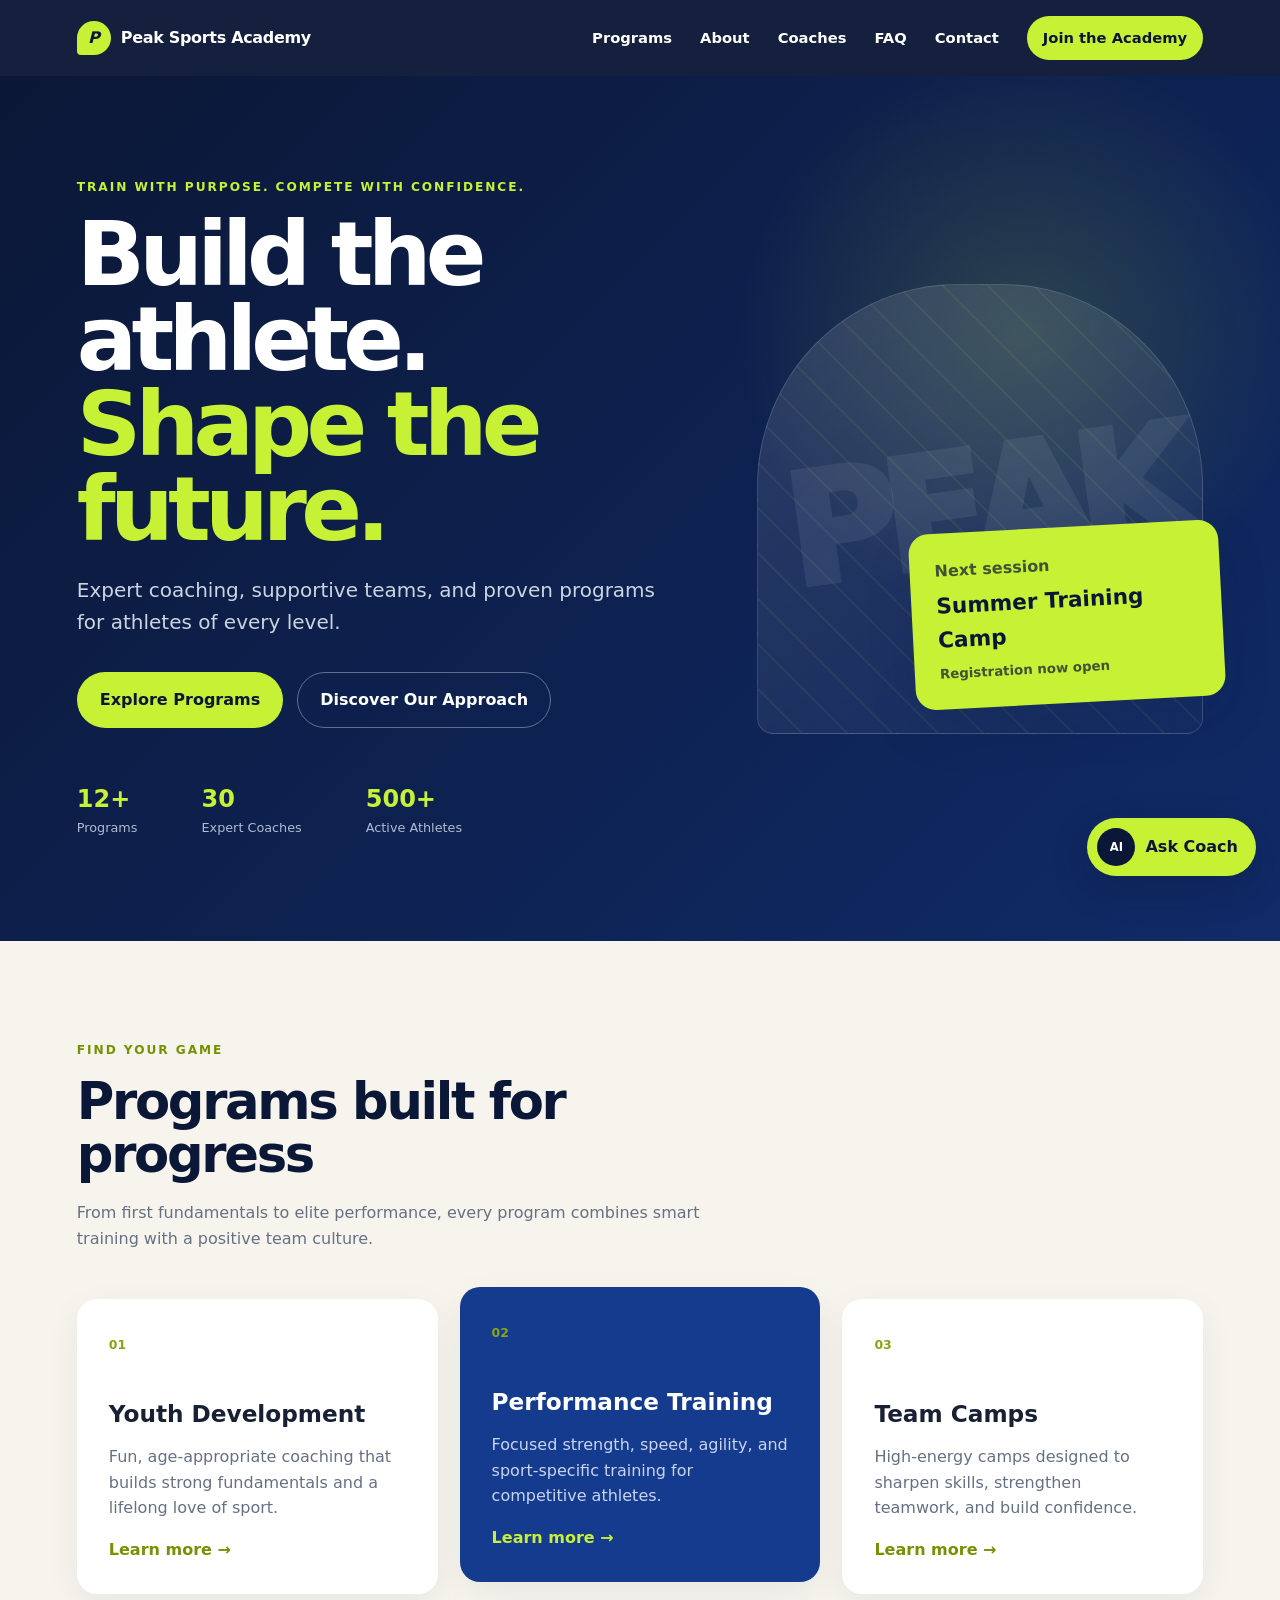
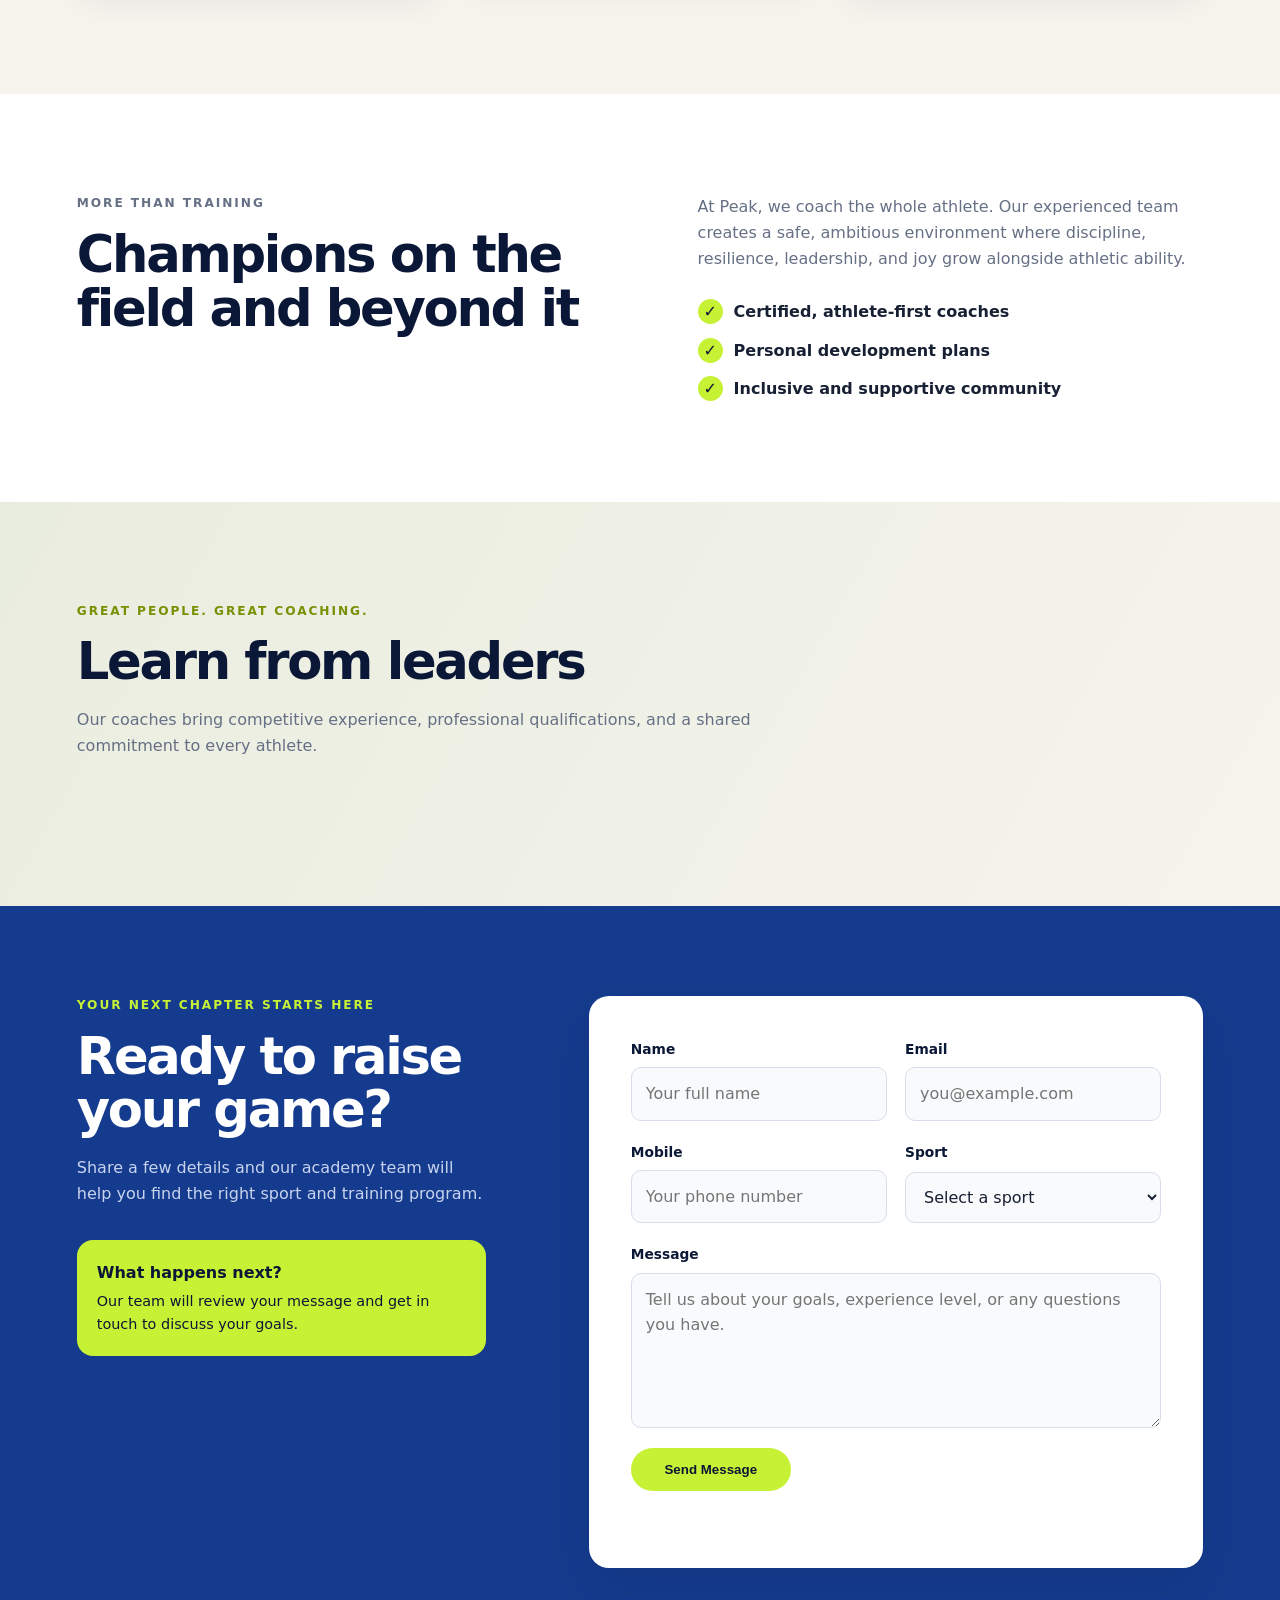
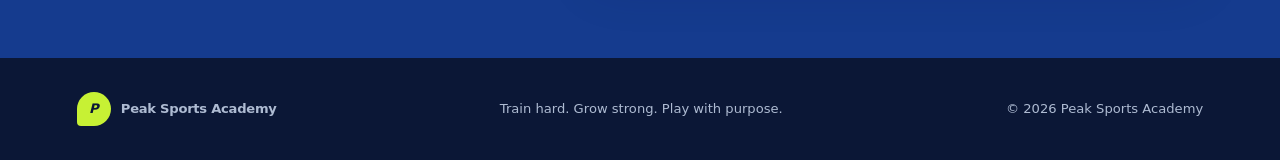
==== index.html @ 8d844eaa "Update index.html" ====
<!DOCTYPE html>
<html lang="en">
<head>
  <meta charset="UTF-8">
  <meta name="viewport" content="width=device-width, initial-scale=1.0">
  <meta name="description" content="Peak Sports Academy helps athletes build skills, confidence, and character.">
  <title>Peak Sports Academy</title>
  <link rel="stylesheet" href="styles.css">
</head>
<body>
  <header class="site-header">
    <a class="logo" href="#home" aria-label="Peak Sports Academy home">
      <span class="logo-mark">P</span>
      <span>Peak Sports Academy</span>
    </a>
    <button class="menu-toggle" type="button" aria-expanded="false" aria-controls="main-navigation">
      <span class="sr-only">Toggle navigation</span>
      <span></span><span></span><span></span>
    </button>
    <nav id="main-navigation" class="main-nav" aria-label="Main navigation">
      <a href="#programs">Programs</a>
      <a href="#about">About</a>
      <a href="#coaches">Coaches</a>
      <a href="faq.html">FAQ</a>
      <a href="#contact">Contact</a>
      <a class="nav-cta" href="#contact">Join the Academy</a>
    </nav>
  </header>

  <main>
    <section class="hero" id="home">
      <div class="hero-content">
        <p class="eyebrow">Train with purpose. Compete with confidence.</p>
        <h1>Build the athlete.<br><span>Shape the future.</span></h1>
        <p class="hero-copy">Expert coaching, supportive teams, and proven programs for athletes of every level.</p>
        <div class="hero-actions">
          <a class="button button-primary" href="#programs">Explore Programs</a>
          <a class="button button-secondary" href="#about">Discover Our Approach</a>
        </div>
        <div class="hero-stats" aria-label="Academy highlights">
          <div><strong>12+</strong><span>Programs</span></div>
          <div><strong>30</strong><span>Expert Coaches</span></div>
          <div><strong>500+</strong><span>Active Athletes</span></div>
        </div>
      </div>
      <div class="hero-visual" aria-hidden="true">
        <div class="visual-card">
          <span>Next session</span>
          <strong>Summer Training Camp</strong>
          <small>Registration now open</small>
        </div>
      </div>
    </section>

    <section class="section" id="programs">
      <div class="section-heading">
        <p class="eyebrow">Find your game</p>
        <h2>Programs built for progress</h2>
        <p>From first fundamentals to elite performance, every program combines smart training with a positive team culture.</p>
      </div>
      <div class="program-grid">
        <article class="program-card">
          <span class="card-number">01</span>
          <h3>Youth Development</h3>
          <p>Fun, age-appropriate coaching that builds strong fundamentals and a lifelong love of sport.</p>
          <a href="#contact">Learn more <span aria-hidden="true">→</span></a>
        </article>
        <article class="program-card featured">
          <span class="card-number">02</span>
          <h3>Performance Training</h3>
          <p>Focused strength, speed, agility, and sport-specific training for competitive athletes.</p>
          <a href="#contact">Learn more <span aria-hidden="true">→</span></a>
        </article>
        <article class="program-card">
          <span class="card-number">03</span>
          <h3>Team Camps</h3>
          <p>High-energy camps designed to sharpen skills, strengthen teamwork, and build confidence.</p>
          <a href="#contact">Learn more <span aria-hidden="true">→</span></a>
        </article>
      </div>
    </section>

    <section class="about section" id="about">
      <div>
        <p class="eyebrow">More than training</p>
        <h2>Champions on the field and beyond it</h2>
      </div>
      <div>
        <p>At Peak, we coach the whole athlete. Our experienced team creates a safe, ambitious environment where discipline, resilience, leadership, and joy grow alongside athletic ability.</p>
        <ul class="check-list">
          <li>Certified, athlete-first coaches</li>
          <li>Personal development plans</li>
          <li>Inclusive and supportive community</li>
        </ul>
      </div>
    </section>

    <section class="coaches section" id="coaches">
      <div class="section-heading">
        <p class="eyebrow">Great people. Great coaching.</p>
        <h2>Learn from leaders</h2>
        <p>Our coaches bring competitive experience, professional qualifications, and a shared commitment to every athlete.</p>
      </div>
    </section>

    <section class="contact" id="contact">
      <div class="contact-intro">
        <p class="eyebrow">Your next chapter starts here</p>
        <h2>Ready to raise your game?</h2>
        <p>Share a few details and our academy team will help you find the right sport and training program.</p>
        <div class="contact-note">
          <strong>What happens next?</strong>
          <span>Our team will review your message and get in touch to discuss your goals.</span>
        </div>
      </div>

      <form class="contact-form" id="academy-contact-form">
        <div class="form-row">
          <div class="form-field">
            <label for="name">Name</label>
            <input id="name" name="name" type="text" autocomplete="name" placeholder="Your full name" required>
          </div>
          <div class="form-field">
            <label for="email">Email</label>
            <input id="email" name="email" type="email" autocomplete="email" placeholder="you@example.com" required>
          </div>
        </div>

        <div class="form-row">
          <div class="form-field">
            <label for="mobile">Mobile</label>
            <input id="mobile" name="mobile" type="tel" autocomplete="tel" inputmode="tel" placeholder="Your phone number" required>
          </div>
          <div class="form-field">
            <label for="sport">Sport</label>
            <select id="sport" name="sport" required>
              <option value="" selected disabled>Select a sport</option>
              <option value="soccer">Soccer</option>
              <option value="basketball">Basketball</option>
              <option value="cricket">Cricket</option>
              <option value="tennis">Tennis</option>
              <option value="volleyball">Volleyball</option>
              <option value="swimming">Swimming</option>
              <option value="track-and-field">Track &amp; Field</option>
              <option value="badminton">Badminton</option>
              <option value="other">Other</option>
            </select>
          </div>
        </div>

        <div class="form-field">
          <label for="message">Message</label>
          <textarea id="message" name="message" rows="5" placeholder="Tell us about your goals, experience level, or any questions you have." required></textarea>
        </div>

        <button class="button form-submit" type="submit">Send Message</button>
        <p class="form-status" id="form-status" role="status" aria-live="polite"></p>
      </form>
    </section>
  </main>

  <footer>
    <a class="logo" href="#home"><span class="logo-mark">P</span><span>Peak Sports Academy</span></a>
    <p>Train hard. Grow strong. Play with purpose.</p>
    <p>&copy; <span id="current-year"></span> Peak Sports Academy</p>
  </footer>

  <button class="coach-launcher" id="coach-launcher" type="button" aria-expanded="false" aria-controls="coach-assistant">
    <span class="coach-launcher-icon" aria-hidden="true">AI</span>
    <span>Ask Coach</span>
  </button>

  <aside class="coach-assistant" id="coach-assistant" aria-label="AI Coach Assistant" aria-hidden="true">
    <header class="coach-header">
      <div class="coach-avatar" aria-hidden="true">P</div>
      <div>
        <strong>Peak AI Coach</strong>
        <span><i aria-hidden="true"></i> Online now</span>
      </div>
      <button class="coach-close" id="coach-close" type="button" aria-label="Close AI Coach">&times;</button>
    </header>

    <div class="coach-messages" id="coach-messages" aria-live="polite">
      <div class="coach-message assistant-message">
        Hi! I am your Peak AI Coach. Ask me about choosing a sport, equipment, academy timings, fees, or registration.
      </div>
      <div class="coach-suggestions" aria-label="Suggested questions">
        <button type="button" data-question="Which sport suits an 8-year-old?">Sport for an 8-year-old</button>
        <button type="button" data-question="What equipment is needed?">Equipment needed</button>
        <button type="button" data-question="What are the academy timings?">Academy timings</button>
        <button type="button" data-question="What is the fee?">Fees</button>
        <button type="button" data-question="How can I register?">How to register</button>
      </div>
    </div>

    <form class="coach-input-form" id="coach-input-form">
      <label class="sr-only" for="coach-input">Ask the AI Coach a question</label>
      <input id="coach-input" name="question" type="text" autocomplete="off" placeholder="Ask your coach..." required>
      <button type="submit" aria-label="Send question">Send</button>
    </form>
  </aside>

  <script src="script.js"></script>
</body>
</html>
---- styles.css ----
:root {
  --navy: #0b1736;
  --blue: #153b8e;
  --lime: #c7f134;
  --cream: #f6f4ed;
  --white: #ffffff;
  --text: #182033;
  --muted: #667085;
  --radius: 20px;
  --shadow: 0 20px 50px rgba(11, 23, 54, 0.12);
}

* { box-sizing: border-box; }
html { scroll-behavior: smooth; }
body { margin: 0; color: var(--text); background: var(--cream); font-family: Inter, ui-sans-serif, system-ui, -apple-system, BlinkMacSystemFont, "Segoe UI", sans-serif; line-height: 1.6; }
a { color: inherit; text-decoration: none; }
.sr-only { position: absolute; width: 1px; height: 1px; padding: 0; margin: -1px; overflow: hidden; clip: rect(0, 0, 0, 0); white-space: nowrap; border: 0; }

.site-header { position: sticky; top: 0; z-index: 10; display: flex; align-items: center; justify-content: space-between; min-height: 76px; padding: 0 6vw; color: var(--white); background: rgba(11, 23, 54, 0.96); backdrop-filter: blur(14px); }
.logo { display: inline-flex; align-items: center; gap: 10px; font-weight: 800; letter-spacing: -0.02em; }
.logo-mark { display: grid; place-items: center; width: 34px; height: 34px; color: var(--navy); background: var(--lime); border-radius: 50% 50% 50% 12%; font-style: italic; }
.main-nav { display: flex; align-items: center; gap: 28px; font-size: 0.92rem; font-weight: 650; }
.main-nav a:not(.nav-cta):hover { color: var(--lime); }
.nav-cta { padding: 10px 16px; color: var(--navy); background: var(--lime); border-radius: 999px; }
.menu-toggle { display: none; padding: 8px; background: none; border: 0; }
.menu-toggle span:not(.sr-only) { display: block; width: 24px; height: 2px; margin: 5px; background: var(--white); }

.hero { min-height: calc(100vh - 76px); display: grid; grid-template-columns: 1.15fr 0.85fr; align-items: center; gap: 6vw; padding: 8vw 6vw; color: var(--white); background: radial-gradient(circle at 80% 30%, rgba(199, 241, 52, 0.16), transparent 24%), linear-gradient(135deg, var(--navy), #102b68); overflow: hidden; }
.hero-content { max-width: 760px; }
.eyebrow { margin: 0 0 14px; color: #779103; font-size: 0.76rem; font-weight: 850; letter-spacing: 0.16em; text-transform: uppercase; }
.hero .eyebrow, .contact .eyebrow { color: var(--lime); }
h1, h2, h3, p { margin-top: 0; }
h1 { margin-bottom: 22px; font-size: clamp(3.25rem, 7vw, 6.6rem); line-height: 0.95; letter-spacing: -0.065em; }
h1 span { color: var(--lime); }
.hero-copy { max-width: 620px; color: #cbd5e1; font-size: clamp(1rem, 2vw, 1.25rem); }
.hero-actions { display: flex; flex-wrap: wrap; gap: 14px; margin: 34px 0 52px; }
.button { display: inline-flex; justify-content: center; padding: 14px 22px; border: 1px solid transparent; border-radius: 999px; font-weight: 750; transition: transform 160ms ease, box-shadow 160ms ease; }
.button:hover { transform: translateY(-2px); box-shadow: 0 10px 30px rgba(0, 0, 0, 0.18); }
.button-primary { color: var(--navy); background: var(--lime); }
.button-secondary { border-color: rgba(255, 255, 255, 0.35); }
.hero-stats { display: flex; gap: clamp(28px, 5vw, 64px); }
.hero-stats div { display: flex; flex-direction: column; }
.hero-stats strong { color: var(--lime); font-size: 1.5rem; }
.hero-stats span { color: #aebbd2; font-size: 0.8rem; }
.hero-visual { position: relative; min-height: 450px; border-radius: 45% 45% 16px 16px; background: linear-gradient(145deg, rgba(255,255,255,.13), rgba(255,255,255,.02)), repeating-linear-gradient(45deg, transparent 0 30px, rgba(199,241,52,.06) 30px 32px); border: 1px solid rgba(255,255,255,.14); }
.hero-visual::before { content: "PEAK"; position: absolute; inset: 50% auto auto 50%; transform: translate(-50%, -50%) rotate(-8deg); color: rgba(255,255,255,.07); font-size: clamp(5rem, 12vw, 11rem); font-weight: 950; letter-spacing: -.1em; }
.visual-card { position: absolute; right: -20px; bottom: 30px; display: flex; flex-direction: column; width: min(310px, 85%); padding: 25px; color: var(--navy); background: var(--lime); border-radius: var(--radius); box-shadow: var(--shadow); transform: rotate(-3deg); }
.visual-card span, .visual-card small { font-weight: 650; opacity: .72; }
.visual-card strong { margin: 5px 0; font-size: 1.35rem; }

.section { padding: 100px 6vw; }
.section-heading { max-width: 680px; margin-bottom: 48px; }
h2 { margin-bottom: 18px; color: var(--navy); font-size: clamp(2.2rem, 4vw, 3.8rem); line-height: 1.05; letter-spacing: -0.045em; }
.section-heading > p:last-child, .about > div > p { color: var(--muted); }
.program-grid { display: grid; grid-template-columns: repeat(3, 1fr); gap: 22px; }
.program-card { padding: 32px; background: var(--white); border-radius: var(--radius); box-shadow: 0 10px 35px rgba(11, 23, 54, .06); }
.program-card.featured { color: var(--white); background: var(--blue); transform: translateY(-12px); }
.card-number { color: #8aa514; font-size: .78rem; font-weight: 850; }
.program-card h3 { margin: 38px 0 12px; font-size: 1.45rem; }
.program-card p { color: var(--muted); }
.program-card.featured p { color: #c8d4ef; }
.program-card a { color: #779103; font-weight: 800; }
.program-card.featured a { color: var(--lime); }
.about { display: grid; grid-template-columns: 1fr 1fr; gap: 9vw; background: var(--white); }
.check-list { display: grid; gap: 13px; margin: 28px 0 0; padding: 0; list-style: none; font-weight: 700; }
.check-list li::before { content: "✓"; display: inline-grid; place-items: center; width: 25px; height: 25px; margin-right: 11px; color: var(--navy); background: var(--lime); border-radius: 50%; }
.coaches { min-height: 400px; background: linear-gradient(120deg, #e9eddf, var(--cream)); }
.contact { display: grid; grid-template-columns: .8fr 1.2fr; align-items: start; gap: clamp(40px, 8vw, 110px); padding: 90px 6vw; color: var(--white); background: var(--blue); }
.contact h2 { color: var(--white); }
.contact p:not(.eyebrow) { color: #c8d4ef; }
.contact-intro { position: sticky; top: 116px; }
.contact-note { display: flex; flex-direction: column; gap: 4px; margin-top: 34px; padding: 20px; color: var(--navy); background: var(--lime); border-radius: 16px; }
.contact-note span { font-size: .9rem; }
.contact-form { display: grid; gap: 20px; padding: clamp(24px, 4vw, 42px); color: var(--text); text-align: left; background: var(--white); border-radius: var(--radius); box-shadow: var(--shadow); }
.form-row { display: grid; grid-template-columns: 1fr 1fr; gap: 18px; }
.form-field { display: grid; gap: 7px; }
.form-field label { color: var(--navy); font-size: .86rem; font-weight: 800; }
.form-field input, .form-field select, .form-field textarea { width: 100%; padding: 13px 14px; color: var(--text); background: #f8fafc; border: 1px solid #d7deea; border-radius: 10px; font: inherit; outline: none; transition: border-color 160ms ease, box-shadow 160ms ease; }
.form-field textarea { min-height: 135px; resize: vertical; }
.form-field input:focus, .form-field select:focus, .form-field textarea:focus { border-color: var(--blue); box-shadow: 0 0 0 3px rgba(21, 59, 142, .12); }
.form-submit { justify-self: start; min-width: 160px; color: var(--navy); background: var(--lime); border: 0; cursor: pointer; }
.form-submit:disabled { cursor: wait; opacity: .7; transform: none; box-shadow: none; }
.form-status { min-height: 1.5em; margin: -8px 0 0; color: #247a47 !important; font-size: .92rem; font-weight: 750; }
.form-status.error { color: #b42318 !important; }
footer { display: flex; align-items: center; justify-content: space-between; gap: 30px; padding: 34px 6vw; color: #aebbd2; background: var(--navy); font-size: .82rem; }
footer p { margin: 0; }

.coach-launcher { position: fixed; right: 24px; bottom: 24px; z-index: 30; display: flex; align-items: center; gap: 10px; padding: 10px 18px 10px 10px; color: var(--navy); background: var(--lime); border: 0; border-radius: 999px; box-shadow: 0 12px 35px rgba(11, 23, 54, .28); font: inherit; font-weight: 850; cursor: pointer; transition: transform 160ms ease; }
.coach-launcher:hover { transform: translateY(-2px); }
.coach-launcher-icon { display: grid; place-items: center; width: 38px; height: 38px; color: var(--white); background: var(--navy); border-radius: 50%; font-size: .72rem; }
.coach-assistant { position: fixed; right: 24px; bottom: 88px; z-index: 30; display: none; grid-template-rows: auto minmax(0, 1fr) auto; width: min(390px, calc(100vw - 32px)); height: min(590px, calc(100vh - 120px)); overflow: hidden; background: var(--white); border: 1px solid rgba(11, 23, 54, .12); border-radius: 22px; box-shadow: 0 24px 70px rgba(11, 23, 54, .3); }
.coach-assistant.open { display: grid; animation: coach-enter 180ms ease-out; }
@keyframes coach-enter { from { opacity: 0; transform: translateY(12px) scale(.98); } to { opacity: 1; transform: none; } }
.coach-header { display: flex; align-items: center; gap: 11px; padding: 17px; color: var(--white); background: var(--navy); }
.coach-avatar { display: grid; place-items: center; width: 40px; height: 40px; flex: 0 0 auto; color: var(--navy); background: var(--lime); border-radius: 50% 50% 50% 12%; font-weight: 900; }
.coach-header > div:nth-child(2) { display: flex; flex-direction: column; line-height: 1.25; }
.coach-header span { color: #b8c4d9; font-size: .76rem; }
.coach-header i { display: inline-block; width: 7px; height: 7px; margin-right: 4px; background: var(--lime); border-radius: 50%; }
.coach-close { margin-left: auto; padding: 5px 8px; color: var(--white); background: transparent; border: 0; font-size: 1.7rem; line-height: 1; cursor: pointer; }
.coach-messages { display: flex; flex-direction: column; gap: 12px; padding: 18px; overflow-y: auto; background: #f4f7fb; }
.coach-message { max-width: 86%; padding: 11px 14px; border-radius: 16px; font-size: .9rem; line-height: 1.5; white-space: pre-line; }
.assistant-message { align-self: flex-start; color: var(--text); background: var(--white); border-bottom-left-radius: 4px; box-shadow: 0 5px 18px rgba(11, 23, 54, .06); }
.user-message { align-self: flex-end; color: var(--white); background: var(--blue); border-bottom-right-radius: 4px; }
.coach-suggestions { display: flex; flex-wrap: wrap; gap: 7px; }
.coach-suggestions button { padding: 8px 10px; color: var(--blue); background: var(--white); border: 1px solid #cbd5e1; border-radius: 999px; font: inherit; font-size: .74rem; font-weight: 700; cursor: pointer; }
.coach-suggestions button:hover { border-color: var(--blue); }
.coach-input-form { display: flex; gap: 8px; padding: 13px; background: var(--white); border-top: 1px solid #e3e8f0; }
.coach-input-form input { min-width: 0; flex: 1; padding: 11px 13px; border: 1px solid #cfd7e4; border-radius: 999px; font: inherit; outline: none; }
.coach-input-form input:focus { border-color: var(--blue); box-shadow: 0 0 0 3px rgba(21, 59, 142, .1); }
.coach-input-form button { padding: 9px 15px; color: var(--navy); background: var(--lime); border: 0; border-radius: 999px; font: inherit; font-size: .82rem; font-weight: 850; cursor: pointer; }

@media (max-width: 820px) {
  .menu-toggle { display: block; }
  .main-nav { position: absolute; top: 76px; left: 0; right: 0; display: none; flex-direction: column; align-items: stretch; gap: 0; padding: 12px 6vw 24px; background: var(--navy); }
  .main-nav.open { display: flex; }
  .main-nav a { padding: 13px 0; }
  .nav-cta { margin-top: 8px; text-align: center; }
  .hero { grid-template-columns: 1fr; padding-top: 80px; }
  .hero-visual { min-height: 330px; }
  .program-grid { grid-template-columns: 1fr; }
  .program-card.featured { transform: none; }
  .about { grid-template-columns: 1fr; gap: 24px; }
  .contact { grid-template-columns: 1fr; }
  .contact-intro { position: static; }
  footer { flex-direction: column; text-align: center; }
}

@media (max-width: 520px) {
  .site-header { padding-inline: 20px; }
  .logo > span:last-child { font-size: .9rem; }
  .hero, .section, .contact { padding-left: 22px; padding-right: 22px; }
  .hero-stats { justify-content: space-between; gap: 12px; }
  .hero-stats strong { font-size: 1.25rem; }
  .hero-visual { min-height: 260px; }
  .visual-card { right: 14px; }
  .form-row { grid-template-columns: 1fr; }
  .form-submit { width: 100%; }
  .coach-launcher { right: 16px; bottom: 16px; }
  .coach-assistant { right: 16px; bottom: 78px; height: min(570px, calc(100vh - 100px)); }
}
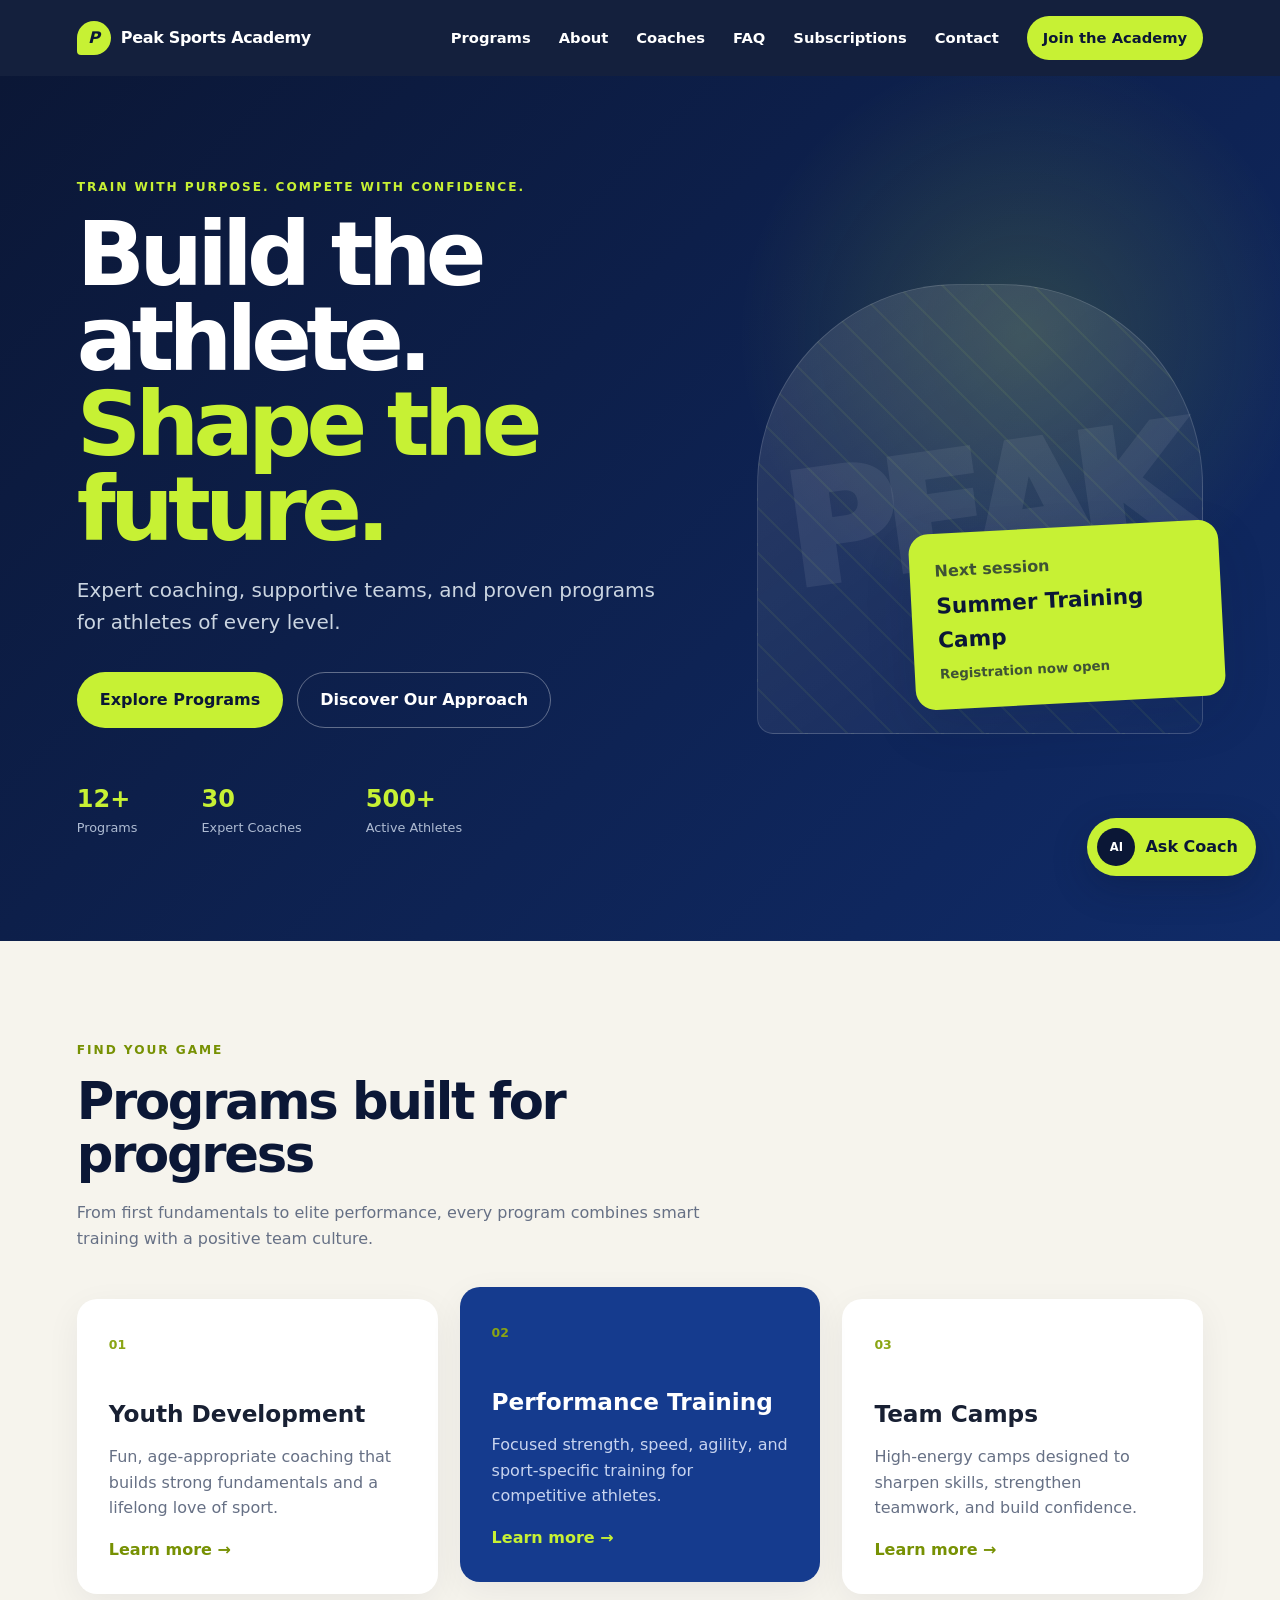
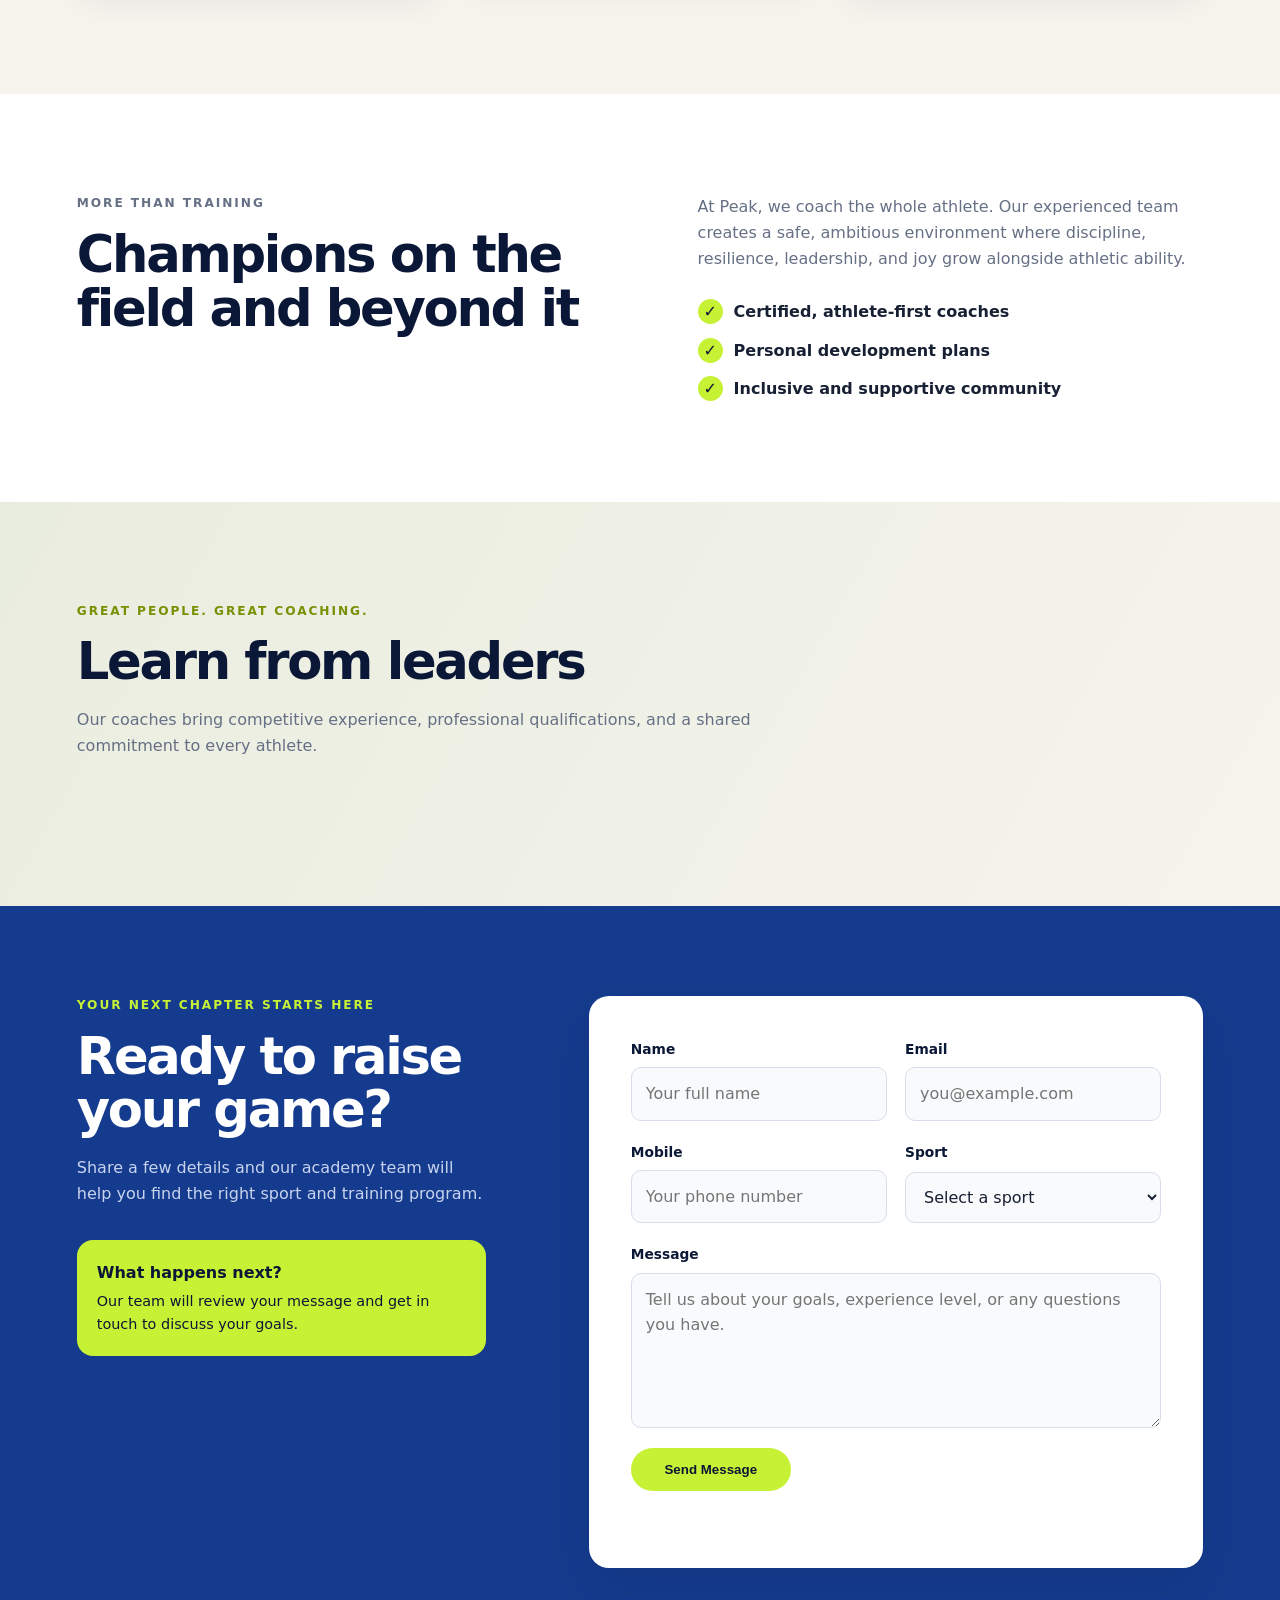
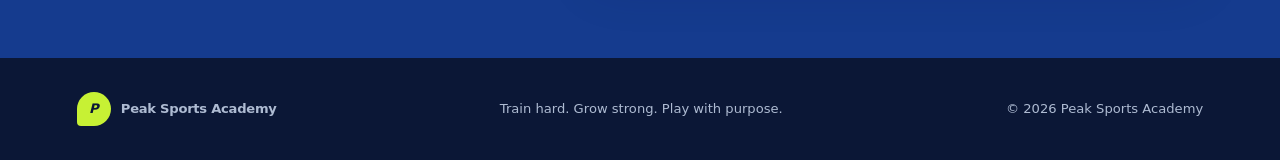
==== commit 6273350d: "Update index.html" ====
--- a/index.html
+++ b/index.html
@@ -22,6 +22,7 @@
       <a href="#about">About</a>
       <a href="#coaches">Coaches</a>
       <a href="faq.html">FAQ</a>
+      <a href="subscriptions.html">Subscriptions</a>
       <a href="#contact">Contact</a>
       <a class="nav-cta" href="#contact">Join the Academy</a>
     </nav>
--- a/styles.css
+++ b/styles.css
@@ -109,6 +109,36 @@
 .coach-input-form input:focus { border-color: var(--blue); box-shadow: 0 0 0 3px rgba(21, 59, 142, .1); }
 .coach-input-form button { padding: 9px 15px; color: var(--navy); background: var(--lime); border: 0; border-radius: 999px; font: inherit; font-size: .82rem; font-weight: 850; cursor: pointer; }
 
+.main-nav a[aria-current="page"] { color: var(--lime); }
+.faq-hero { padding: 90px 6vw 76px; color: var(--white); text-align: center; background: radial-gradient(circle at 18% 20%, rgba(199, 241, 52, .16), transparent 25%), linear-gradient(135deg, var(--navy), #102b68); }
+.faq-hero h1 { max-width: 850px; margin: 0 auto 20px; font-size: clamp(3rem, 7vw, 6rem); }
+.faq-hero > p:not(.eyebrow) { max-width: 670px; margin: 0 auto; color: #cbd5e1; font-size: 1.05rem; }
+.faq-search { display: flex; align-items: center; gap: 12px; width: min(650px, 100%); margin: 36px auto 0; padding: 7px 8px 7px 18px; color: var(--navy); background: var(--white); border-radius: 999px; box-shadow: var(--shadow); }
+.faq-search span { color: var(--blue); font-size: .78rem; font-weight: 850; text-transform: uppercase; }
+.faq-search input { min-width: 0; flex: 1; padding: 11px; color: var(--text); background: transparent; border: 0; font: inherit; outline: none; }
+.faq-content { min-height: 600px; padding: 85px 6vw 100px; }
+.faq-content-heading { display: flex; align-items: end; justify-content: space-between; gap: 30px; max-width: 980px; margin: 0 auto 30px; }
+.faq-content-heading h2 { margin-bottom: 0; }
+.faq-content-heading > p { flex: 0 0 auto; margin: 0 0 8px; color: var(--muted); font-size: .88rem; font-weight: 750; }
+.faq-filters { display: flex; flex-wrap: wrap; gap: 9px; max-width: 980px; margin: 0 auto 28px; }
+.faq-filters button { padding: 9px 14px; color: var(--muted); background: var(--white); border: 1px solid #d8dee9; border-radius: 999px; font: inherit; font-size: .82rem; font-weight: 750; cursor: pointer; }
+.faq-filters button.active { color: var(--navy); background: var(--lime); border-color: var(--lime); }
+.faq-list { display: grid; gap: 12px; max-width: 980px; margin: 0 auto; }
+.faq-item { overflow: hidden; background: var(--white); border: 1px solid #e0e5ed; border-radius: 15px; box-shadow: 0 7px 24px rgba(11, 23, 54, .04); }
+.faq-question { display: flex; align-items: center; justify-content: space-between; gap: 20px; width: 100%; padding: 21px 24px; color: var(--navy); text-align: left; background: transparent; border: 0; font: inherit; font-weight: 800; cursor: pointer; }
+.faq-question span { display: grid; gap: 3px; }
+.faq-question small { color: #779103; font-size: .65rem; letter-spacing: .1em; text-transform: uppercase; }
+.faq-question i { display: grid; place-items: center; width: 30px; height: 30px; flex: 0 0 auto; color: var(--navy); background: var(--lime); border-radius: 50%; font-size: 1.2rem; font-style: normal; }
+.faq-answer { padding: 0 24px 22px; }
+.faq-answer p { max-width: 820px; margin: 0; color: var(--muted); }
+.faq-empty { max-width: 980px; margin: 40px auto; padding: 35px; color: var(--muted); text-align: center; background: var(--white); border-radius: var(--radius); }
+.faq-empty strong { color: var(--navy); font-size: 1.2rem; }
+.faq-empty p { margin: 6px 0 0; }
+.faq-cta { display: flex; align-items: center; justify-content: space-between; gap: 40px; padding: 70px 8vw; color: var(--white); background: var(--blue); }
+.faq-cta h2 { color: var(--white); }
+.faq-cta p:not(.eyebrow) { max-width: 650px; margin-bottom: 0; color: #c8d4ef; }
+.faq-cta .button { flex: 0 0 auto; }
+
 @media (max-width: 820px) {
   .menu-toggle { display: block; }
   .main-nav { position: absolute; top: 76px; left: 0; right: 0; display: none; flex-direction: column; align-items: stretch; gap: 0; padding: 12px 6vw 24px; background: var(--navy); }
@@ -122,6 +152,8 @@
   .about { grid-template-columns: 1fr; gap: 24px; }
   .contact { grid-template-columns: 1fr; }
   .contact-intro { position: static; }
+  .faq-content-heading { align-items: start; flex-direction: column; gap: 4px; }
+  .faq-cta { align-items: flex-start; flex-direction: column; }
   footer { flex-direction: column; text-align: center; }
 }
 
@@ -137,4 +169,8 @@
   .form-submit { width: 100%; }
   .coach-launcher { right: 16px; bottom: 16px; }
   .coach-assistant { right: 16px; bottom: 78px; height: min(570px, calc(100vh - 100px)); }
+  .faq-hero, .faq-content, .faq-cta { padding-left: 22px; padding-right: 22px; }
+  .faq-search span { display: none; }
+  .faq-question { padding: 18px; }
+  .faq-answer { padding: 0 18px 18px; }
 }
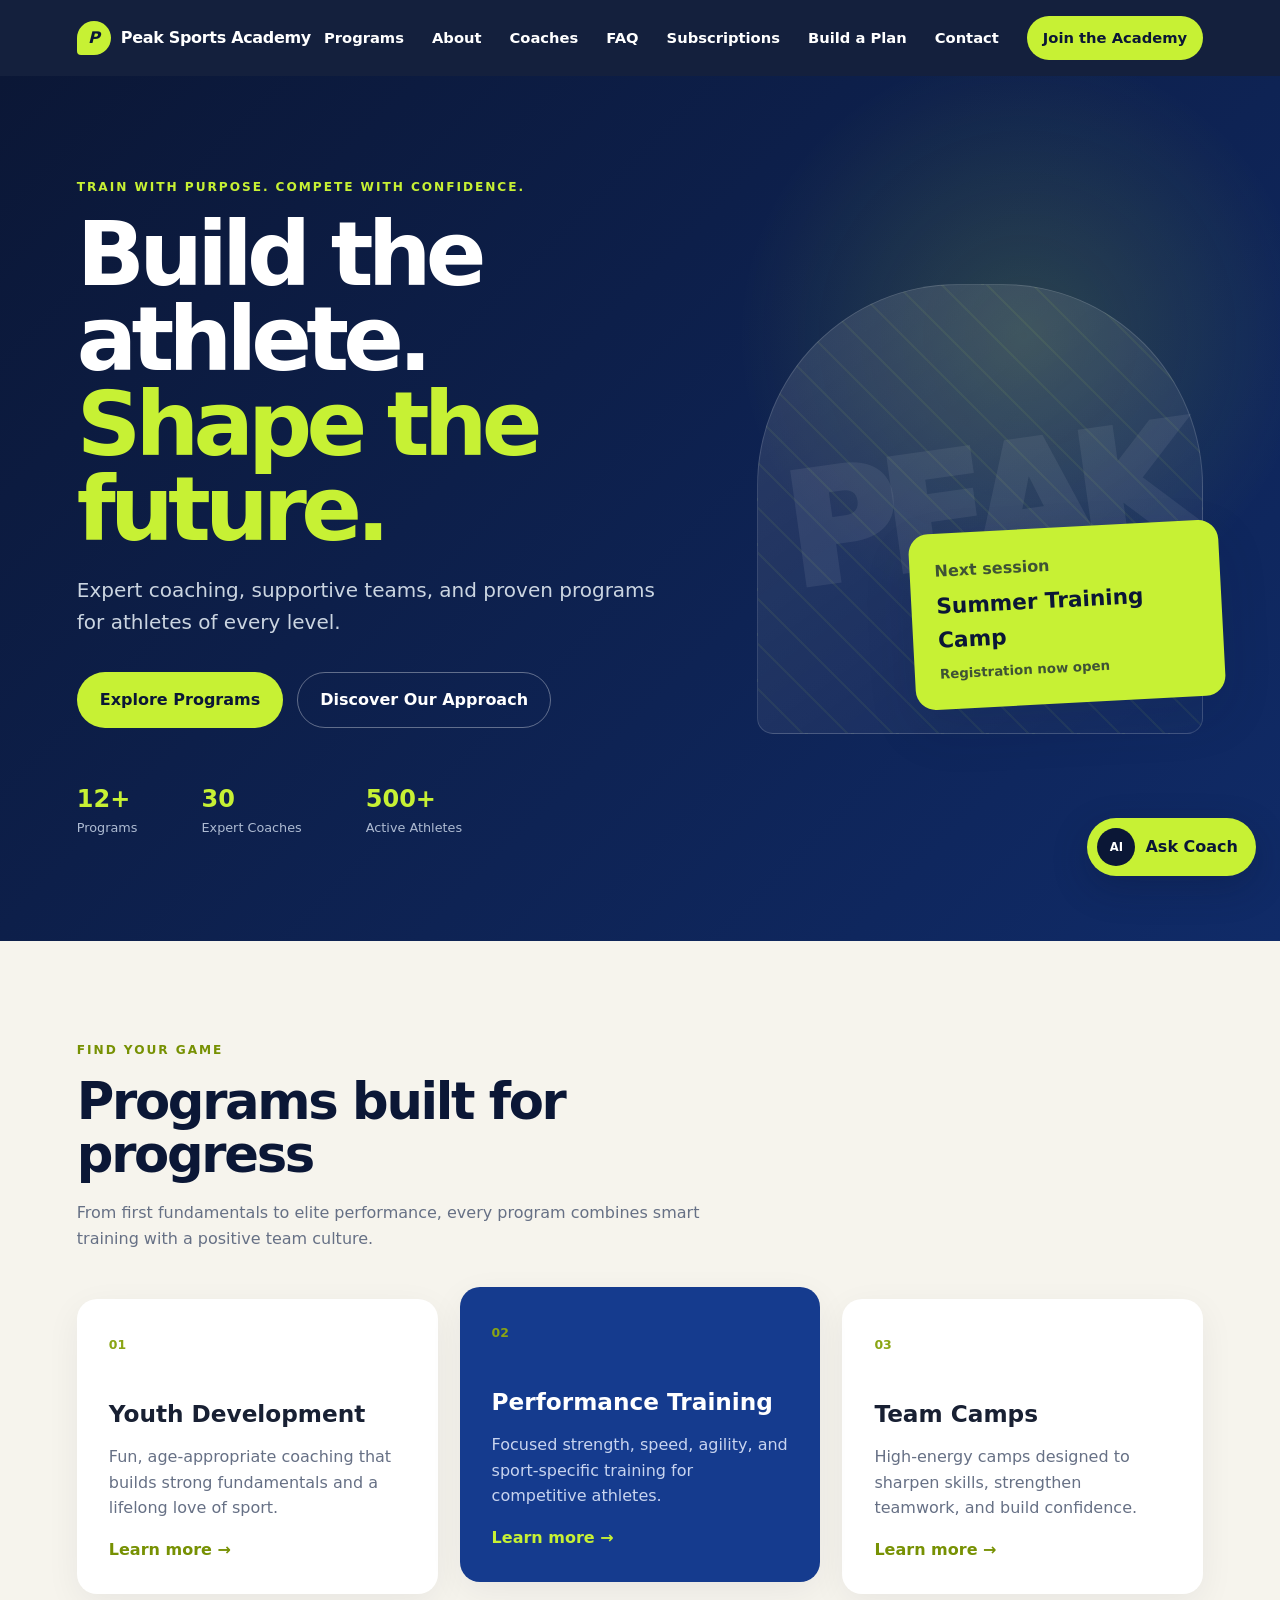
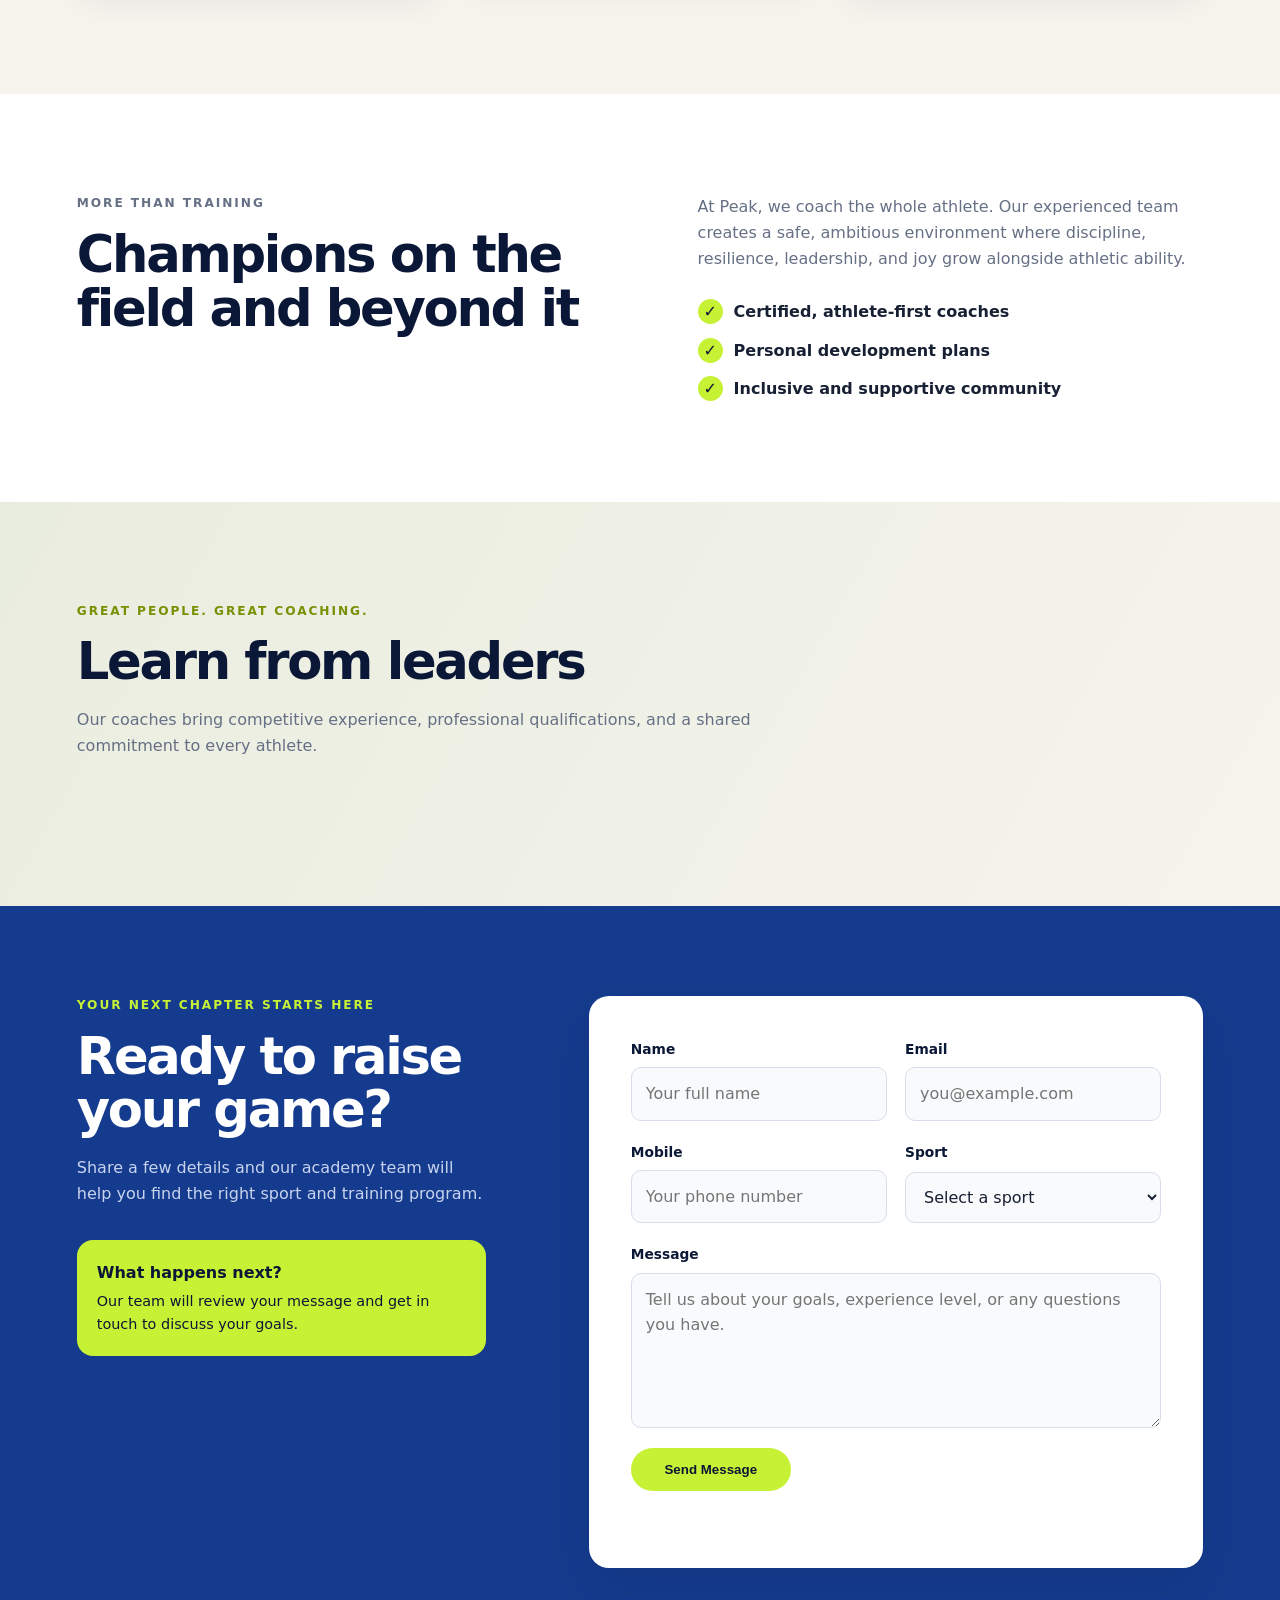
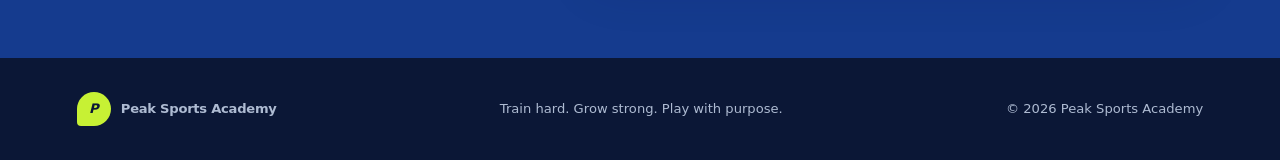
==== commit 2efed991: "Update index.html" ====
--- a/index.html
+++ b/index.html
@@ -23,6 +23,7 @@
       <a href="#coaches">Coaches</a>
       <a href="faq.html">FAQ</a>
       <a href="subscriptions.html">Subscriptions</a>
+      <a href="custom-subscription.html">Build a Plan</a>
       <a href="#contact">Contact</a>
       <a class="nav-cta" href="#contact">Join the Academy</a>
     </nav>
--- a/styles.css
+++ b/styles.css
@@ -108,6 +108,7 @@
 .coach-input-form input { min-width: 0; flex: 1; padding: 11px 13px; border: 1px solid #cfd7e4; border-radius: 999px; font: inherit; outline: none; }
 .coach-input-form input:focus { border-color: var(--blue); box-shadow: 0 0 0 3px rgba(21, 59, 142, .1); }
 .coach-input-form button { padding: 9px 15px; color: var(--navy); background: var(--lime); border: 0; border-radius: 999px; font: inherit; font-size: .82rem; font-weight: 850; cursor: pointer; }
+.coach-action-link { display: block; margin-top: 10px; padding: 9px 12px; color: var(--navy); text-align: center; background: var(--lime); border-radius: 999px; font-size: .78rem; font-weight: 850; }
 
 .main-nav a[aria-current="page"] { color: var(--lime); }
 .faq-hero { padding: 90px 6vw 76px; color: var(--white); text-align: center; background: radial-gradient(circle at 18% 20%, rgba(199, 241, 52, .16), transparent 25%), linear-gradient(135deg, var(--navy), #102b68); }
@@ -131,6 +132,8 @@
 .faq-question i { display: grid; place-items: center; width: 30px; height: 30px; flex: 0 0 auto; color: var(--navy); background: var(--lime); border-radius: 50%; font-size: 1.2rem; font-style: normal; }
 .faq-answer { padding: 0 24px 22px; }
 .faq-answer p { max-width: 820px; margin: 0; color: var(--muted); }
+.faq-subscription-link { display: inline-flex; margin-top: 16px; padding: 10px 16px; color: var(--navy); background: var(--lime); border-radius: 999px; font-size: .8rem; font-weight: 850; }
+.faq-subscription-link:hover { box-shadow: 0 7px 20px rgba(11, 23, 54, .12); transform: translateY(-1px); }
 .faq-empty { max-width: 980px; margin: 40px auto; padding: 35px; color: var(--muted); text-align: center; background: var(--white); border-radius: var(--radius); }
 .faq-empty strong { color: var(--navy); font-size: 1.2rem; }
 .faq-empty p { margin: 6px 0 0; }
@@ -138,6 +141,39 @@
 .faq-cta h2 { color: var(--white); }
 .faq-cta p:not(.eyebrow) { max-width: 650px; margin-bottom: 0; color: #c8d4ef; }
 .faq-cta .button { flex: 0 0 auto; }
+
+.pricing-hero { padding: 90px 6vw 100px; color: var(--white); text-align: center; background: radial-gradient(circle at 75% 25%, rgba(199, 241, 52, .18), transparent 24%), linear-gradient(135deg, var(--navy), #102b68); }
+.pricing-hero h1 { max-width: 900px; margin: 0 auto 22px; font-size: clamp(3rem, 7vw, 6rem); }
+.pricing-hero h1 span { color: var(--lime); }
+.pricing-hero > p:not(.eyebrow) { max-width: 650px; margin: 0 auto; color: #cbd5e1; font-size: 1.08rem; }
+.pricing-section { padding: 90px 6vw 110px; }
+.pricing-heading { margin-left: auto; margin-right: auto; text-align: center; }
+.pricing-grid { display: grid; grid-template-columns: repeat(5, 1fr); gap: 16px; max-width: 1300px; margin: 0 auto; }
+.pricing-card { position: relative; display: flex; flex-direction: column; min-height: 390px; padding: 28px 24px; background: var(--white); border: 2px solid transparent; border-radius: var(--radius); box-shadow: 0 12px 35px rgba(11, 23, 54, .07); transition: transform 160ms ease, border-color 160ms ease; }
+.pricing-card:hover { transform: translateY(-5px); }
+.pricing-card.selected { border-color: var(--lime); }
+.pricing-card.featured-plan { color: var(--white); background: var(--blue); transform: translateY(-10px); }
+.pricing-card.featured-plan:hover { transform: translateY(-14px); }
+.popular-badge { position: absolute; top: -13px; right: 18px; padding: 5px 11px; color: var(--navy); background: var(--lime); border-radius: 999px; font-size: .68rem; font-weight: 900; text-transform: uppercase; }
+.plan-label { margin-bottom: 10px; color: #779103; font-size: .7rem; font-weight: 900; letter-spacing: .1em; text-transform: uppercase; }
+.pricing-card h3 { margin-bottom: 12px; color: var(--navy); font-size: 1.5rem; }
+.featured-plan h3 { color: var(--white); }
+.plan-price { display: flex; align-items: flex-start; margin: 0 0 22px; color: var(--navy); font-size: 2.7rem; font-weight: 900; line-height: 1; letter-spacing: -.05em; }
+.featured-plan .plan-price { color: var(--lime); }
+.plan-price > span { margin: 4px 2px 0 0; font-size: 1rem; }
+.plan-price small { align-self: flex-end; margin: 0 0 3px 5px; color: var(--muted); font-size: .7rem; font-weight: 700; letter-spacing: 0; }
+.featured-plan .plan-price small, .featured-plan > p:not(.plan-label, .plan-price) { color: #c8d4ef; }
+.pricing-card > p:not(.plan-label, .plan-price) { color: var(--muted); font-size: .9rem; }
+.pricing-card button { width: 100%; margin-top: auto; padding: 12px; color: var(--navy); background: var(--lime); border: 0; border-radius: 999px; font: inherit; font-weight: 850; cursor: pointer; }
+.checkout-section { display: grid; grid-template-columns: 1fr .8fr; align-items: center; gap: clamp(40px, 9vw, 120px); padding: 90px 8vw; background: var(--white); }
+.checkout-copy > p:not(.eyebrow) { color: var(--muted); }
+.checkout-card { display: grid; gap: 10px; padding: clamp(28px, 4vw, 44px); color: var(--white); background: var(--navy); border-radius: var(--radius); box-shadow: var(--shadow); }
+.checkout-card > span { color: var(--lime); font-size: .72rem; font-weight: 900; letter-spacing: .1em; text-transform: uppercase; }
+.checkout-card > strong { font-size: 1.8rem; }
+.checkout-card > p { color: #cbd5e1; }
+.checkout-card > small { color: #9cabc4; line-height: 1.5; }
+.checkout-button { margin: 10px 0 4px; color: var(--navy); background: var(--lime); }
+.checkout-button.disabled { opacity: .45; cursor: not-allowed; }
 
 @media (max-width: 820px) {
   .menu-toggle { display: block; }
@@ -154,6 +190,10 @@
   .contact-intro { position: static; }
   .faq-content-heading { align-items: start; flex-direction: column; gap: 4px; }
   .faq-cta { align-items: flex-start; flex-direction: column; }
+  .pricing-grid { grid-template-columns: repeat(2, 1fr); }
+  .pricing-card.featured-plan { transform: none; }
+  .pricing-card.featured-plan:hover { transform: translateY(-5px); }
+  .checkout-section { grid-template-columns: 1fr; }
   footer { flex-direction: column; text-align: center; }
 }
 
@@ -173,4 +213,6 @@
   .faq-search span { display: none; }
   .faq-question { padding: 18px; }
   .faq-answer { padding: 0 18px 18px; }
+  .pricing-hero, .pricing-section, .checkout-section { padding-left: 22px; padding-right: 22px; }
+  .pricing-grid { grid-template-columns: 1fr; }
 }
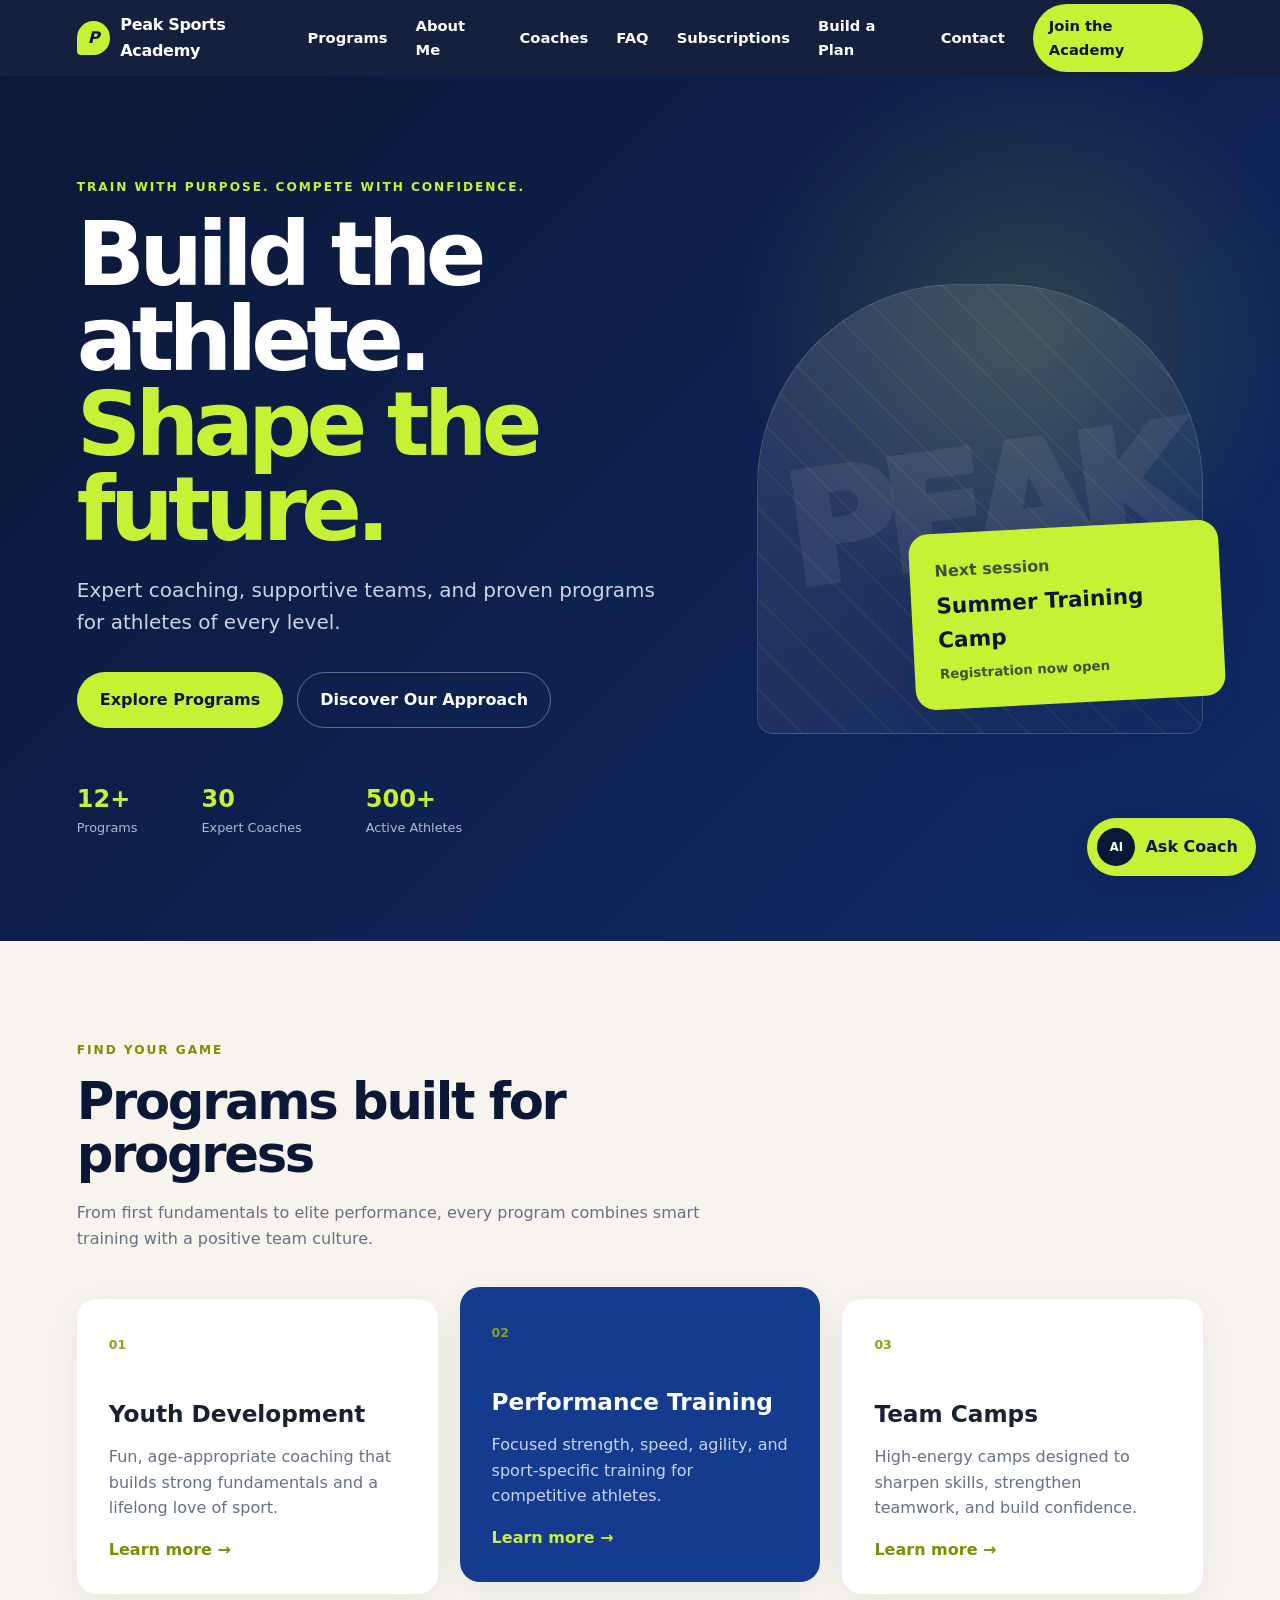
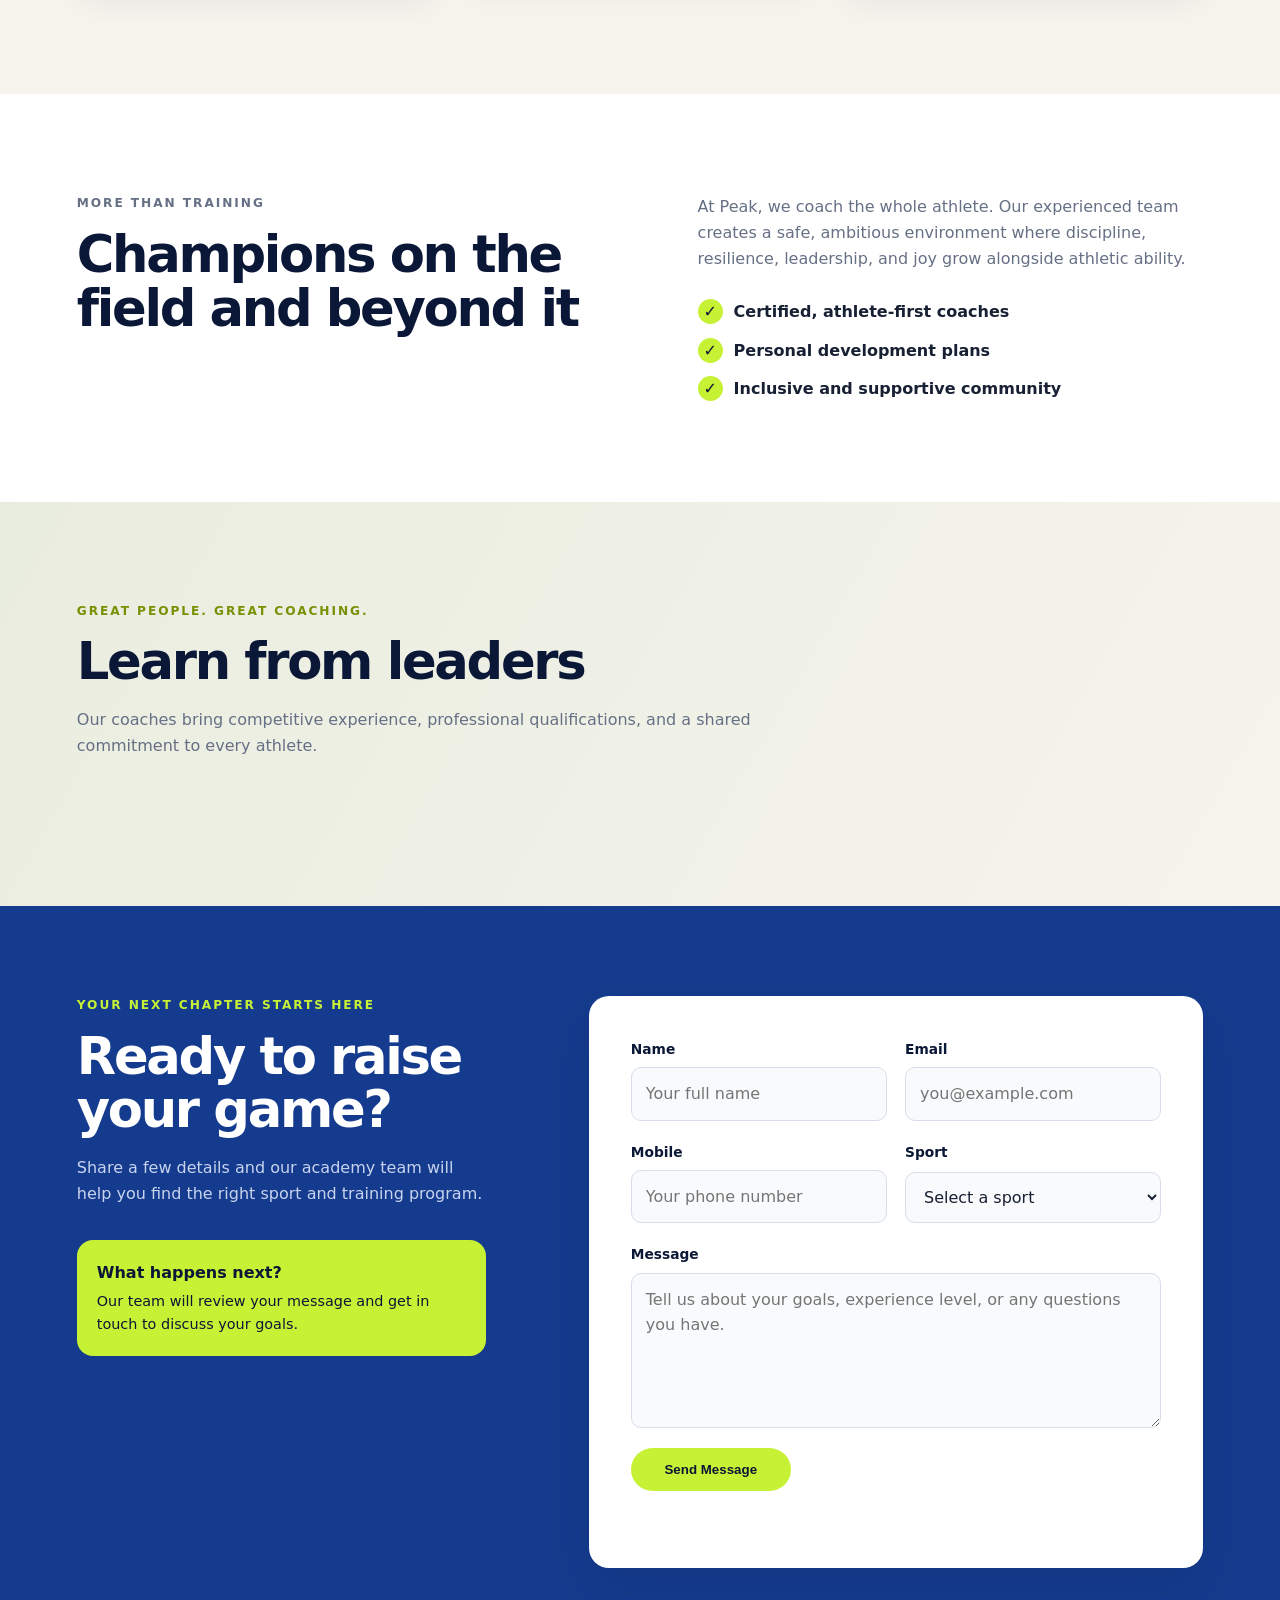
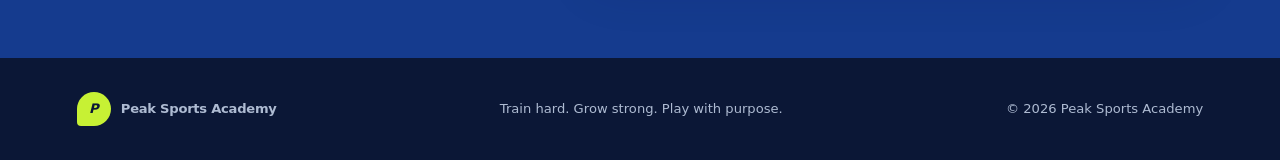
==== commit 69d8bf0f: "Update index.html" ====
--- a/index.html
+++ b/index.html
@@ -19,7 +19,7 @@
     </button>
     <nav id="main-navigation" class="main-nav" aria-label="Main navigation">
       <a href="#programs">Programs</a>
-      <a href="#about">About</a>
+      <a href="about.html">About Me</a>
       <a href="#coaches">Coaches</a>
       <a href="faq.html">FAQ</a>
       <a href="subscriptions.html">Subscriptions</a>
--- a/styles.css
+++ b/styles.css
@@ -174,6 +174,51 @@
 .checkout-card > small { color: #9cabc4; line-height: 1.5; }
 .checkout-button { margin: 10px 0 4px; color: var(--navy); background: var(--lime); }
 .checkout-button.disabled { opacity: .45; cursor: not-allowed; }
+.custom-plan-cta { display: flex; align-items: center; justify-content: space-between; gap: 40px; padding: 70px 8vw; color: var(--white); background: var(--blue); }
+.custom-plan-cta h2 { color: var(--white); }
+.custom-plan-cta p:not(.eyebrow) { max-width: 700px; margin-bottom: 0; color: #c8d4ef; }
+.custom-plan-cta .button { flex: 0 0 auto; }
+
+.custom-plan-hero { display: grid; grid-template-columns: 1.3fr .7fr; align-items: center; gap: 8vw; padding: 90px 7vw; color: var(--white); background: radial-gradient(circle at 78% 30%, rgba(199, 241, 52, .2), transparent 25%), linear-gradient(135deg, var(--navy), #102b68); }
+.custom-plan-hero h1 { font-size: clamp(3.1rem, 7vw, 6.2rem); }
+.custom-plan-hero h1 span { color: var(--lime); }
+.custom-plan-hero > div:first-child > p:not(.eyebrow) { max-width: 690px; color: #cbd5e1; font-size: 1.08rem; }
+.custom-hero-stat { display: grid; gap: 10px; padding: 36px; color: var(--navy); background: var(--lime); border-radius: var(--radius); box-shadow: var(--shadow); transform: rotate(2deg); }
+.custom-hero-stat strong { font-size: clamp(2rem, 4vw, 3.4rem); line-height: 1; }
+.custom-hero-stat span { font-weight: 700; }
+.discount-banner-section { padding: 90px 6vw; }
+.discount-banner-frame { width: min(1200px, 100%); margin: 0 auto; }
+.discount-banner-picture { display: block; width: 100%; }
+.discount-banner-image { display: block; width: 100%; height: auto; object-fit: contain; border-radius: var(--radius); box-shadow: var(--shadow); }
+.discount-banner-fallback { display: grid; grid-template-columns: repeat(3, 1fr); gap: 2px; min-height: 390px; padding: 2px; overflow: hidden; color: var(--white); background: var(--lime); border-radius: var(--radius); box-shadow: var(--shadow); }
+.discount-banner-fallback[hidden] { display: none; }
+.discount-banner-fallback article { display: grid; place-content: center; gap: 22px; padding: 35px 20px; text-align: center; background: radial-gradient(circle at 50% 20%, #173f91, var(--navy) 70%); }
+.discount-banner-fallback strong { color: var(--lime); font-size: clamp(3.5rem, 8vw, 7rem); line-height: .8; letter-spacing: -.07em; text-shadow: 0 5px 0 #07102a; }
+.discount-banner-fallback strong span { display: block; margin-top: 16px; color: var(--white); font-size: .38em; letter-spacing: -.03em; }
+.discount-banner-fallback small { padding: 10px 14px; color: var(--navy); background: var(--lime); border-radius: 8px; font-size: clamp(.85rem, 1.5vw, 1.25rem); font-weight: 900; }
+.plan-builder { display: grid; grid-template-columns: 1fr .8fr; align-items: start; gap: clamp(40px, 8vw, 110px); padding: 95px 8vw; background: var(--white); }
+.builder-intro { color: var(--muted); }
+.builder-form-panel form { display: grid; gap: 22px; margin-top: 35px; }
+.builder-field { display: grid; gap: 8px; }
+.builder-field label { color: var(--navy); font-weight: 850; }
+.builder-field select { width: 100%; padding: 14px; color: var(--text); background: #f8fafc; border: 1px solid #d7deea; border-radius: 10px; font: inherit; outline: none; }
+.builder-field select:focus { border-color: var(--blue); box-shadow: 0 0 0 3px rgba(21, 59, 142, .12); }
+.builder-field small { color: var(--muted); }
+.custom-summary { position: sticky; top: 110px; display: grid; gap: 15px; padding: clamp(28px, 4vw, 42px); color: var(--white); background: var(--navy); border-radius: var(--radius); box-shadow: var(--shadow); }
+.summary-label { margin-bottom: 2px; color: var(--lime); font-size: .72rem; font-weight: 900; letter-spacing: .1em; text-transform: uppercase; }
+.summary-line, .summary-savings, .summary-total, .summary-discount { display: flex; align-items: center; justify-content: space-between; gap: 20px; }
+.summary-line, .summary-savings { padding-bottom: 12px; color: #b9c5d9; border-bottom: 1px solid rgba(255, 255, 255, .12); }
+.summary-line strong, .summary-savings strong { color: var(--white); }
+.summary-discount { padding: 13px 15px; color: var(--navy); background: var(--lime); border-radius: 12px; }
+.summary-total { padding-top: 8px; }
+.summary-total strong { color: var(--lime); font-size: 2rem; }
+.custom-register-button { margin-top: 8px; color: var(--navy); background: var(--lime); }
+.custom-register-button.disabled { opacity: .45; cursor: not-allowed; }
+.custom-summary > small { color: #9cabc4; line-height: 1.5; }
+.discount-rules { display: grid; grid-template-columns: repeat(4, 1fr); gap: 1px; padding: 1px; color: var(--white); background: #31436b; }
+.discount-rules article { display: grid; gap: 3px; padding: 30px; text-align: center; background: var(--blue); }
+.discount-rules strong { color: var(--lime); font-size: 1.2rem; }
+.discount-rules span { color: #c8d4ef; font-size: .85rem; }
 
 @media (max-width: 820px) {
   .menu-toggle { display: block; }
@@ -194,6 +239,11 @@
   .pricing-card.featured-plan { transform: none; }
   .pricing-card.featured-plan:hover { transform: translateY(-5px); }
   .checkout-section { grid-template-columns: 1fr; }
+  .custom-plan-cta { align-items: flex-start; flex-direction: column; }
+  .custom-plan-hero, .plan-builder { grid-template-columns: 1fr; }
+  .custom-hero-stat { transform: none; }
+  .custom-summary { position: static; }
+  .discount-rules { grid-template-columns: repeat(2, 1fr); }
   footer { flex-direction: column; text-align: center; }
 }
 
@@ -215,4 +265,8 @@
   .faq-answer { padding: 0 18px 18px; }
   .pricing-hero, .pricing-section, .checkout-section { padding-left: 22px; padding-right: 22px; }
   .pricing-grid { grid-template-columns: 1fr; }
+  .custom-plan-hero, .discount-banner-section, .plan-builder, .custom-plan-cta { padding-left: 22px; padding-right: 22px; }
+  .discount-rules { grid-template-columns: 1fr; }
+  .discount-banner-fallback { grid-template-columns: 1fr; }
+  .discount-banner-fallback article { min-height: 240px; }
 }
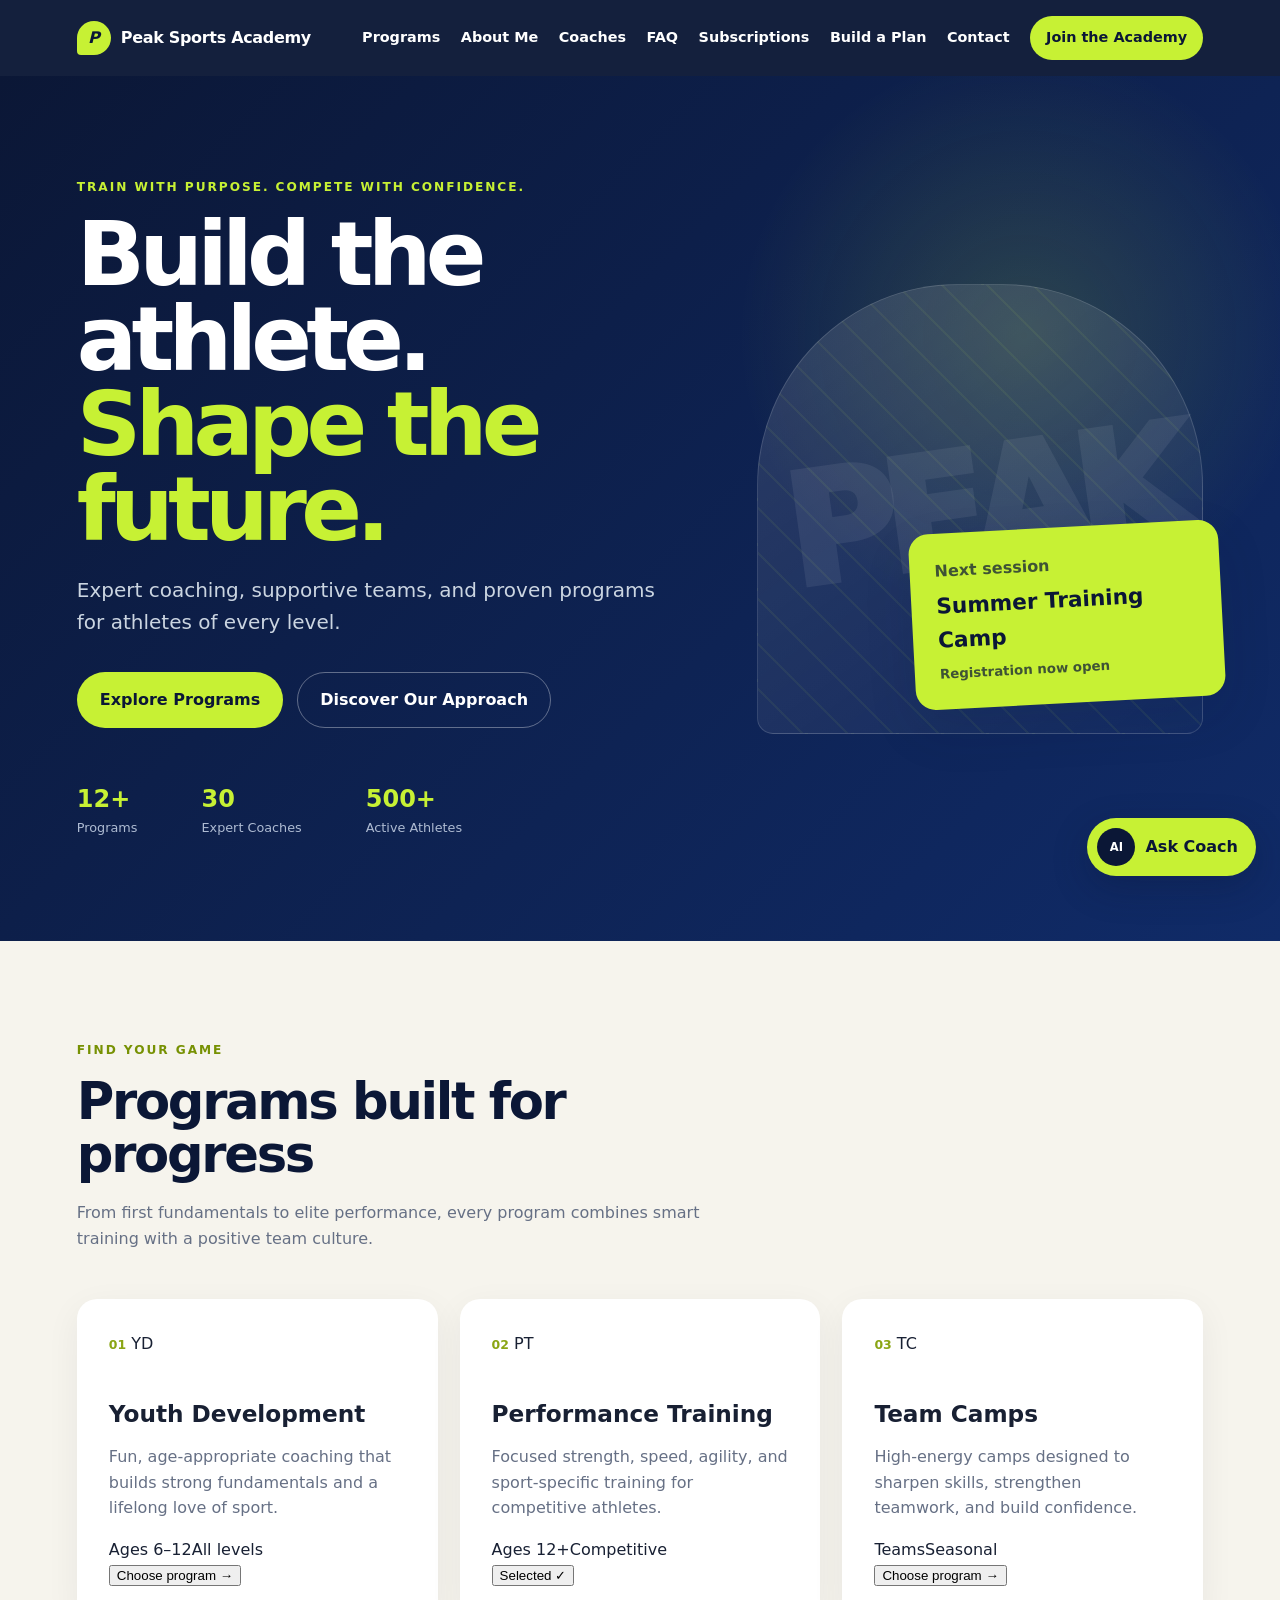
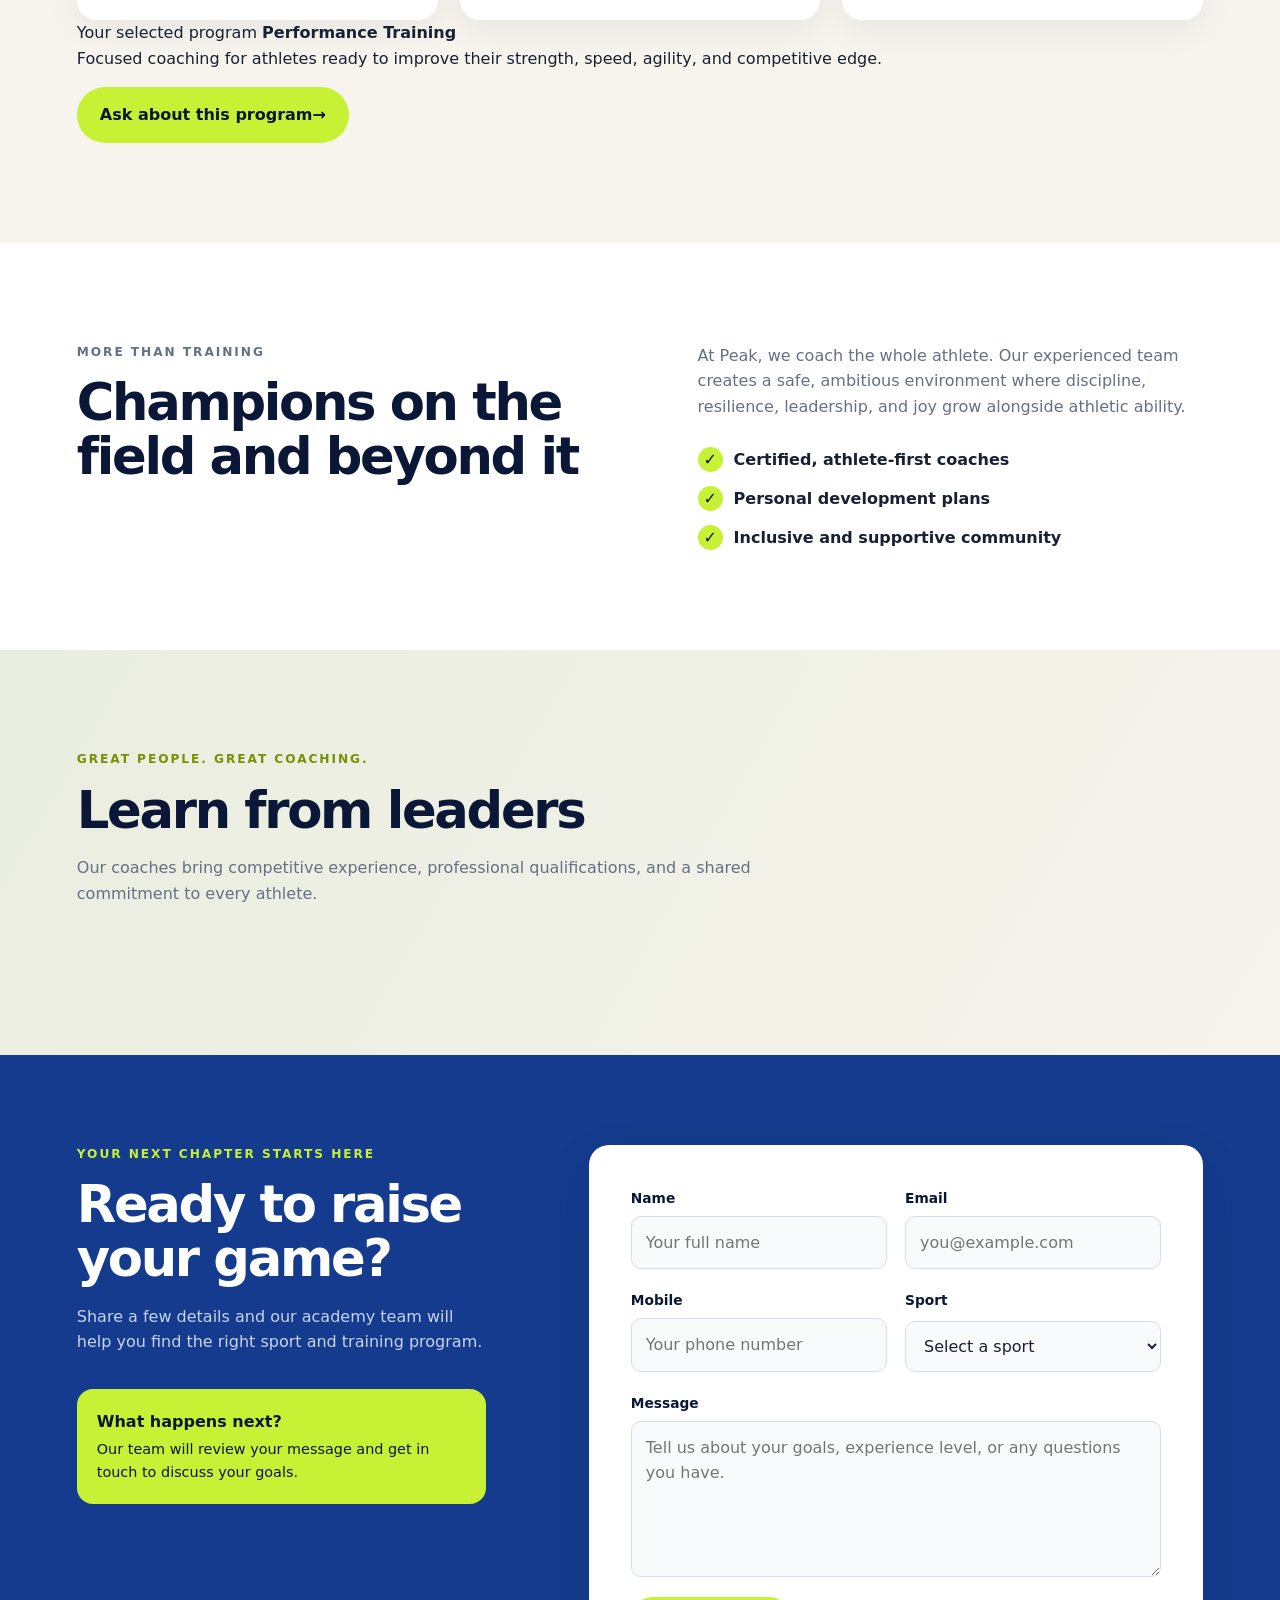
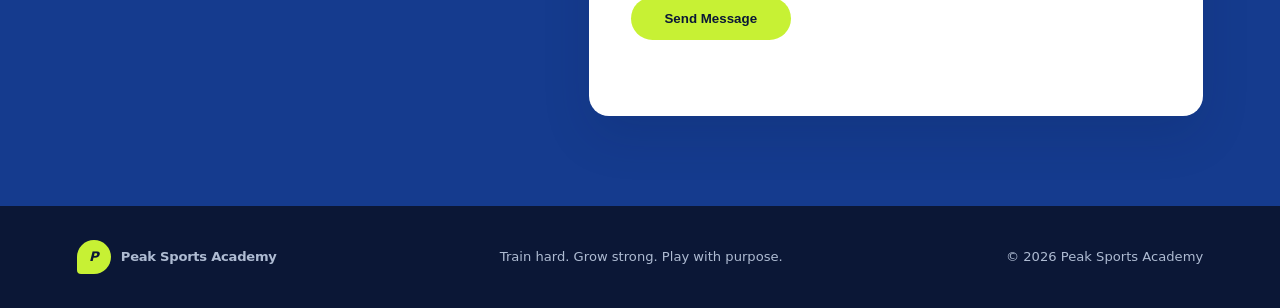
==== commit f3455213: "Update index.html" ====
--- a/index.html
+++ b/index.html
@@ -61,24 +61,44 @@
         <p>From first fundamentals to elite performance, every program combines smart training with a positive team culture.</p>
       </div>
       <div class="program-grid">
-        <article class="program-card">
-          <span class="card-number">01</span>
+        <article class="program-card" data-program="Youth Development" data-summary="A positive introduction to sport through movement, fundamentals, and confidence-building coaching.">
+          <div class="program-card-top">
+            <span class="card-number">01</span>
+            <span class="program-mark" aria-hidden="true">YD</span>
+          </div>
           <h3>Youth Development</h3>
           <p>Fun, age-appropriate coaching that builds strong fundamentals and a lifelong love of sport.</p>
-          <a href="#contact">Learn more <span aria-hidden="true">→</span></a>
+          <div class="program-facts" aria-label="Program details"><span>Ages 6–12</span><span>All levels</span></div>
+          <button class="program-select" type="button" aria-pressed="false">Choose program <span aria-hidden="true">&rarr;</span></button>
         </article>
-        <article class="program-card featured">
-          <span class="card-number">02</span>
+        <article class="program-card is-selected" data-program="Performance Training" data-summary="Focused coaching for athletes ready to improve their strength, speed, agility, and competitive edge.">
+          <div class="program-card-top">
+            <span class="card-number">02</span>
+            <span class="program-mark" aria-hidden="true">PT</span>
+          </div>
           <h3>Performance Training</h3>
           <p>Focused strength, speed, agility, and sport-specific training for competitive athletes.</p>
-          <a href="#contact">Learn more <span aria-hidden="true">→</span></a>
+          <div class="program-facts" aria-label="Program details"><span>Ages 12+</span><span>Competitive</span></div>
+          <button class="program-select" type="button" aria-pressed="true">Selected <span aria-hidden="true">&#10003;</span></button>
         </article>
-        <article class="program-card">
-          <span class="card-number">03</span>
+        <article class="program-card" data-program="Team Camps" data-summary="High-energy group sessions that sharpen skills, strengthen communication, and bring teams together.">
+          <div class="program-card-top">
+            <span class="card-number">03</span>
+            <span class="program-mark" aria-hidden="true">TC</span>
+          </div>
           <h3>Team Camps</h3>
           <p>High-energy camps designed to sharpen skills, strengthen teamwork, and build confidence.</p>
-          <a href="#contact">Learn more <span aria-hidden="true">→</span></a>
+          <div class="program-facts" aria-label="Program details"><span>Teams</span><span>Seasonal</span></div>
+          <button class="program-select" type="button" aria-pressed="false">Choose program <span aria-hidden="true">&rarr;</span></button>
         </article>
+      </div>
+      <div class="program-selection" id="program-selection" aria-live="polite">
+        <div>
+          <span class="selection-label">Your selected program</span>
+          <strong id="selected-program-name">Performance Training</strong>
+          <p id="selected-program-summary">Focused coaching for athletes ready to improve their strength, speed, agility, and competitive edge.</p>
+        </div>
+        <a class="button button-primary" id="selected-program-action" href="#contact">Ask about this program <span aria-hidden="true">&rarr;</span></a>
       </div>
     </section>
 
--- a/styles.css
+++ b/styles.css
@@ -19,7 +19,7 @@
 .site-header { position: sticky; top: 0; z-index: 10; display: flex; align-items: center; justify-content: space-between; min-height: 76px; padding: 0 6vw; color: var(--white); background: rgba(11, 23, 54, 0.96); backdrop-filter: blur(14px); }
 .logo { display: inline-flex; align-items: center; gap: 10px; font-weight: 800; letter-spacing: -0.02em; }
 .logo-mark { display: grid; place-items: center; width: 34px; height: 34px; color: var(--navy); background: var(--lime); border-radius: 50% 50% 50% 12%; font-style: italic; }
-.main-nav { display: flex; align-items: center; gap: 28px; font-size: 0.92rem; font-weight: 650; }
+.main-nav { display: flex; align-items: center; gap: clamp(12px, 1.6vw, 28px); font-size: 0.9rem; font-weight: 650; }
 .main-nav a:not(.nav-cta):hover { color: var(--lime); }
 .nav-cta { padding: 10px 16px; color: var(--navy); background: var(--lime); border-radius: 999px; }
 .menu-toggle { display: none; padding: 8px; background: none; border: 0; }
@@ -196,6 +196,71 @@
 .discount-banner-fallback strong { color: var(--lime); font-size: clamp(3.5rem, 8vw, 7rem); line-height: .8; letter-spacing: -.07em; text-shadow: 0 5px 0 #07102a; }
 .discount-banner-fallback strong span { display: block; margin-top: 16px; color: var(--white); font-size: .38em; letter-spacing: -.03em; }
 .discount-banner-fallback small { padding: 10px 14px; color: var(--navy); background: var(--lime); border-radius: 8px; font-size: clamp(.85rem, 1.5vw, 1.25rem); font-weight: 900; }
+
+.about-me-hero { display: grid; grid-template-columns: 1.2fr .8fr; align-items: center; gap: 8vw; min-height: calc(100vh - 76px); padding: 90px 7vw; color: var(--white); background: radial-gradient(circle at 80% 28%, rgba(199, 241, 52, .17), transparent 24%), linear-gradient(135deg, var(--navy), #102b68); }
+.about-me-copy h1 { max-width: 850px; font-size: clamp(3.2rem, 7vw, 6.3rem); }
+.about-me-copy h1 span { color: var(--lime); }
+.about-me-copy > p:not(.eyebrow) { max-width: 700px; color: #cbd5e1; font-size: 1.08rem; }
+.about-me-copy .button { margin-top: 18px; }
+.founder-card { position: relative; display: grid; gap: 12px; padding: clamp(30px, 5vw, 52px); color: var(--navy); background: var(--lime); border-radius: 42% 42% var(--radius) var(--radius); box-shadow: var(--shadow); transform: rotate(2deg); }
+.founder-avatar-frame { position: relative; width: min(290px, 88%); aspect-ratio: 1; margin: -8px auto 20px; padding: 7px; background: var(--navy); border-radius: 50%; box-shadow: 0 16px 35px rgba(11, 23, 54, .22); }
+.founder-avatar { display: block; width: 100%; height: 100%; object-fit: cover; border: 3px solid var(--lime); border-radius: 50%; }
+.founder-avatar[hidden] { display: none; }
+.founder-monogram { display: grid; place-items: center; width: 100%; height: 100%; margin: 0; color: var(--lime); background: var(--navy); border-radius: 50%; font-size: 6rem; font-style: italic; font-weight: 900; }
+.founder-monogram[hidden] { display: none; }
+.founder-card > span { font-size: .72rem; font-weight: 900; letter-spacing: .11em; text-align: center; text-transform: uppercase; }
+.founder-card > strong { font-size: clamp(1.6rem, 3vw, 2.4rem); line-height: 1.05; text-align: center; }
+.founder-card > p { margin: 4px 0 0; text-align: center; }
+.founder-story { display: grid; grid-template-columns: 1fr 1fr; gap: 9vw; background: var(--white); }
+.story-body > p { color: var(--muted); }
+.story-body blockquote { margin: 32px 0 0; padding: 24px 0 24px 24px; color: var(--navy); border-left: 5px solid var(--lime); font-size: 1.2rem; font-weight: 750; line-height: 1.55; }
+.founder-vision { background: var(--navy); }
+.founder-vision h2, .founder-vision h3 { color: var(--white); }
+.founder-vision-intro { max-width: 800px; margin-bottom: 45px; }
+.founder-vision-intro > p:last-child { color: #b8c4d9; }
+.founder-vision-grid { display: grid; grid-template-columns: repeat(3, 1fr); gap: 18px; }
+.founder-vision-grid article { padding: 30px; background: rgba(255, 255, 255, .07); border: 1px solid rgba(255, 255, 255, .1); border-radius: var(--radius); }
+.founder-vision-grid h3 { margin-bottom: 12px; }
+.founder-vision-grid p { margin-bottom: 0; color: #b8c4d9; }
+.academy-story { background: linear-gradient(120deg, #e9eddf, var(--cream)); }
+.academy-story-intro { max-width: 760px; margin-bottom: 50px; }
+.academy-story-intro > p:last-child { color: var(--muted); }
+.academy-principles { display: grid; grid-template-columns: repeat(4, 1fr); gap: 18px; }
+.academy-principles article { padding: 28px; background: var(--white); border-radius: var(--radius); box-shadow: 0 10px 30px rgba(11, 23, 54, .06); }
+.academy-principles article > span { color: #779103; font-size: .72rem; font-weight: 900; }
+.academy-principles h3 { margin: 35px 0 10px; color: var(--navy); }
+.academy-principles p { margin-bottom: 0; color: var(--muted); font-size: .9rem; }
+.about-approach { display: grid; grid-template-columns: .8fr 1.2fr; gap: 9vw; background: var(--white); }
+.approach-steps { display: grid; gap: 14px; margin: 0; padding: 0; list-style: none; counter-reset: approach-step; }
+.approach-steps li { position: relative; display: grid; grid-template-columns: 130px 1fr; gap: 20px; padding: 23px 24px 23px 70px; background: var(--cream); border-radius: 15px; counter-increment: approach-step; }
+.approach-steps li::before { content: "0" counter(approach-step); position: absolute; left: 22px; top: 23px; color: #779103; font-size: .75rem; font-weight: 900; }
+.approach-steps strong { color: var(--navy); }
+.approach-steps span { color: var(--muted); }
+.athlete-experience { background: linear-gradient(120deg, #e9eddf, var(--cream)); }
+.athlete-experience-heading { max-width: 780px; margin-bottom: 45px; }
+.athlete-experience-heading > p:last-child { color: var(--muted); }
+.experience-list { display: grid; grid-template-columns: repeat(2, 1fr); gap: 18px; }
+.experience-list article { display: flex; gap: 20px; padding: 28px; background: var(--white); border-radius: var(--radius); box-shadow: 0 10px 30px rgba(11, 23, 54, .05); }
+.experience-list article > span { color: #779103; font-size: .75rem; font-weight: 900; }
+.experience-list h3 { margin-bottom: 9px; color: var(--navy); }
+.experience-list p { margin-bottom: 0; color: var(--muted); }
+.family-partnership { display: grid; grid-template-columns: .85fr 1.15fr; gap: 9vw; background: var(--white); }
+.family-partnership-copy p { color: var(--muted); }
+.family-partnership-copy p:last-child { margin-bottom: 0; }
+.academy-future { display: grid; grid-template-columns: 1.2fr .8fr; align-items: center; gap: 8vw; background: var(--cream); }
+.academy-future-copy > p:not(.eyebrow) { color: var(--muted); }
+.future-statement { display: grid; gap: 14px; padding: 38px; color: var(--navy); background: var(--lime); border-radius: var(--radius); box-shadow: var(--shadow); transform: rotate(2deg); }
+.future-statement span { font-size: .72rem; font-weight: 900; letter-spacing: .11em; text-transform: uppercase; }
+.future-statement strong { font-size: clamp(1.8rem, 3vw, 2.6rem); line-height: 1.08; }
+.founder-promise { padding: 90px 8vw; color: var(--white); text-align: center; background: var(--blue); }
+.founder-promise h2 { max-width: 850px; margin-left: auto; margin-right: auto; color: var(--white); }
+.founder-promise > p:not(.eyebrow) { max-width: 780px; margin-left: auto; margin-right: auto; color: #c8d4ef; }
+.about-top-actions { display: flex; flex-wrap: wrap; gap: 16px; margin-top: 28px; }
+.about-top-actions .button { min-width: 180px; padding: 18px 30px; font-size: 1.05rem; transition: transform 180ms ease, box-shadow 180ms ease, color 180ms ease, background-color 180ms ease, border-color 180ms ease; }
+.about-top-actions .button:hover { transform: translateY(-4px) scale(1.03); box-shadow: 0 14px 34px rgba(0, 0, 0, .24); }
+.about-top-actions .button-primary:hover { color: var(--navy); background: var(--white); }
+.about-top-actions .button-secondary:hover { color: var(--navy); background: var(--lime); border-color: var(--lime); }
+.about-top-actions .button:focus-visible { outline: 3px solid var(--white); outline-offset: 4px; }
 .plan-builder { display: grid; grid-template-columns: 1fr .8fr; align-items: start; gap: clamp(40px, 8vw, 110px); padding: 95px 8vw; background: var(--white); }
 .builder-intro { color: var(--muted); }
 .builder-form-panel form { display: grid; gap: 22px; margin-top: 35px; }
@@ -204,6 +269,12 @@
 .builder-field select { width: 100%; padding: 14px; color: var(--text); background: #f8fafc; border: 1px solid #d7deea; border-radius: 10px; font: inherit; outline: none; }
 .builder-field select:focus { border-color: var(--blue); box-shadow: 0 0 0 3px rgba(21, 59, 142, .12); }
 .builder-field small { color: var(--muted); }
+.training-days-field { margin-top: 6px; }
+.range-label-row { display: flex; align-items: center; justify-content: space-between; gap: 18px; }
+.range-label-row output { min-width: 92px; padding: 8px 12px; color: var(--navy); text-align: center; background: var(--lime); border-radius: 999px; font-size: .9rem; font-weight: 900; }
+.training-days-field input[type="range"] { width: 100%; height: 30px; margin: 5px 0 0; accent-color: var(--blue); cursor: pointer; }
+.training-days-field input[type="range"]:focus-visible { outline: 3px solid rgba(21, 59, 142, .24); outline-offset: 4px; border-radius: 999px; }
+.range-scale { display: flex; justify-content: space-between; margin-top: -4px; color: var(--muted); font-size: .75rem; font-weight: 750; }
 .custom-summary { position: sticky; top: 110px; display: grid; gap: 15px; padding: clamp(28px, 4vw, 42px); color: var(--white); background: var(--navy); border-radius: var(--radius); box-shadow: var(--shadow); }
 .summary-label { margin-bottom: 2px; color: var(--lime); font-size: .72rem; font-weight: 900; letter-spacing: .1em; text-transform: uppercase; }
 .summary-line, .summary-savings, .summary-total, .summary-discount { display: flex; align-items: center; justify-content: space-between; gap: 20px; }
@@ -244,6 +315,12 @@
   .custom-hero-stat { transform: none; }
   .custom-summary { position: static; }
   .discount-rules { grid-template-columns: repeat(2, 1fr); }
+  .about-me-hero, .founder-story, .about-approach { grid-template-columns: 1fr; }
+  .founder-card { max-width: 520px; transform: none; }
+  .academy-principles { grid-template-columns: repeat(2, 1fr); }
+  .founder-vision-grid { grid-template-columns: 1fr; }
+  .family-partnership, .academy-future { grid-template-columns: 1fr; }
+  .future-statement { max-width: 600px; transform: none; }
   footer { flex-direction: column; text-align: center; }
 }
 
@@ -269,4 +346,9 @@
   .discount-rules { grid-template-columns: 1fr; }
   .discount-banner-fallback { grid-template-columns: 1fr; }
   .discount-banner-fallback article { min-height: 240px; }
+  .about-me-hero, .founder-story, .founder-vision, .academy-story, .about-approach, .athlete-experience, .family-partnership, .academy-future, .founder-promise { padding-left: 22px; padding-right: 22px; }
+  .about-top-actions .button { width: 100%; }
+  .academy-principles { grid-template-columns: 1fr; }
+  .approach-steps li { grid-template-columns: 1fr; gap: 4px; }
+  .experience-list { grid-template-columns: 1fr; }
 }
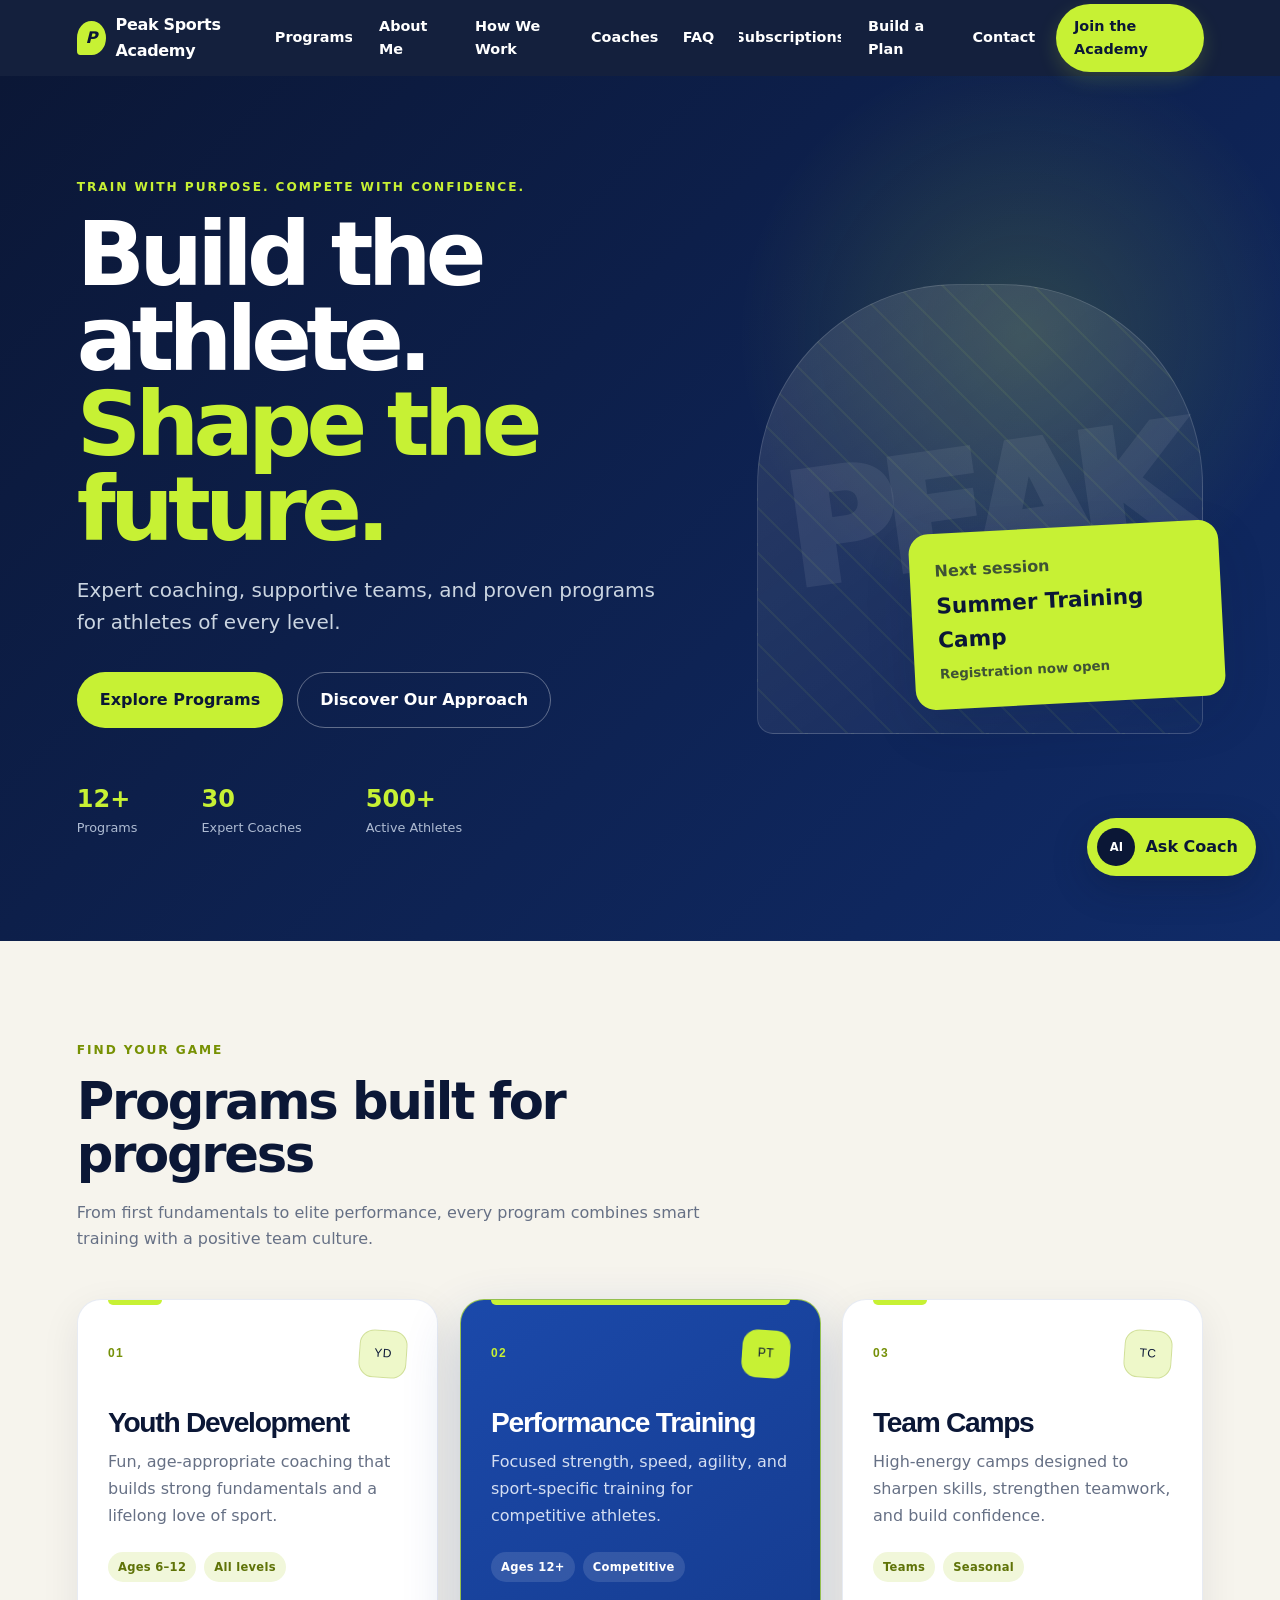
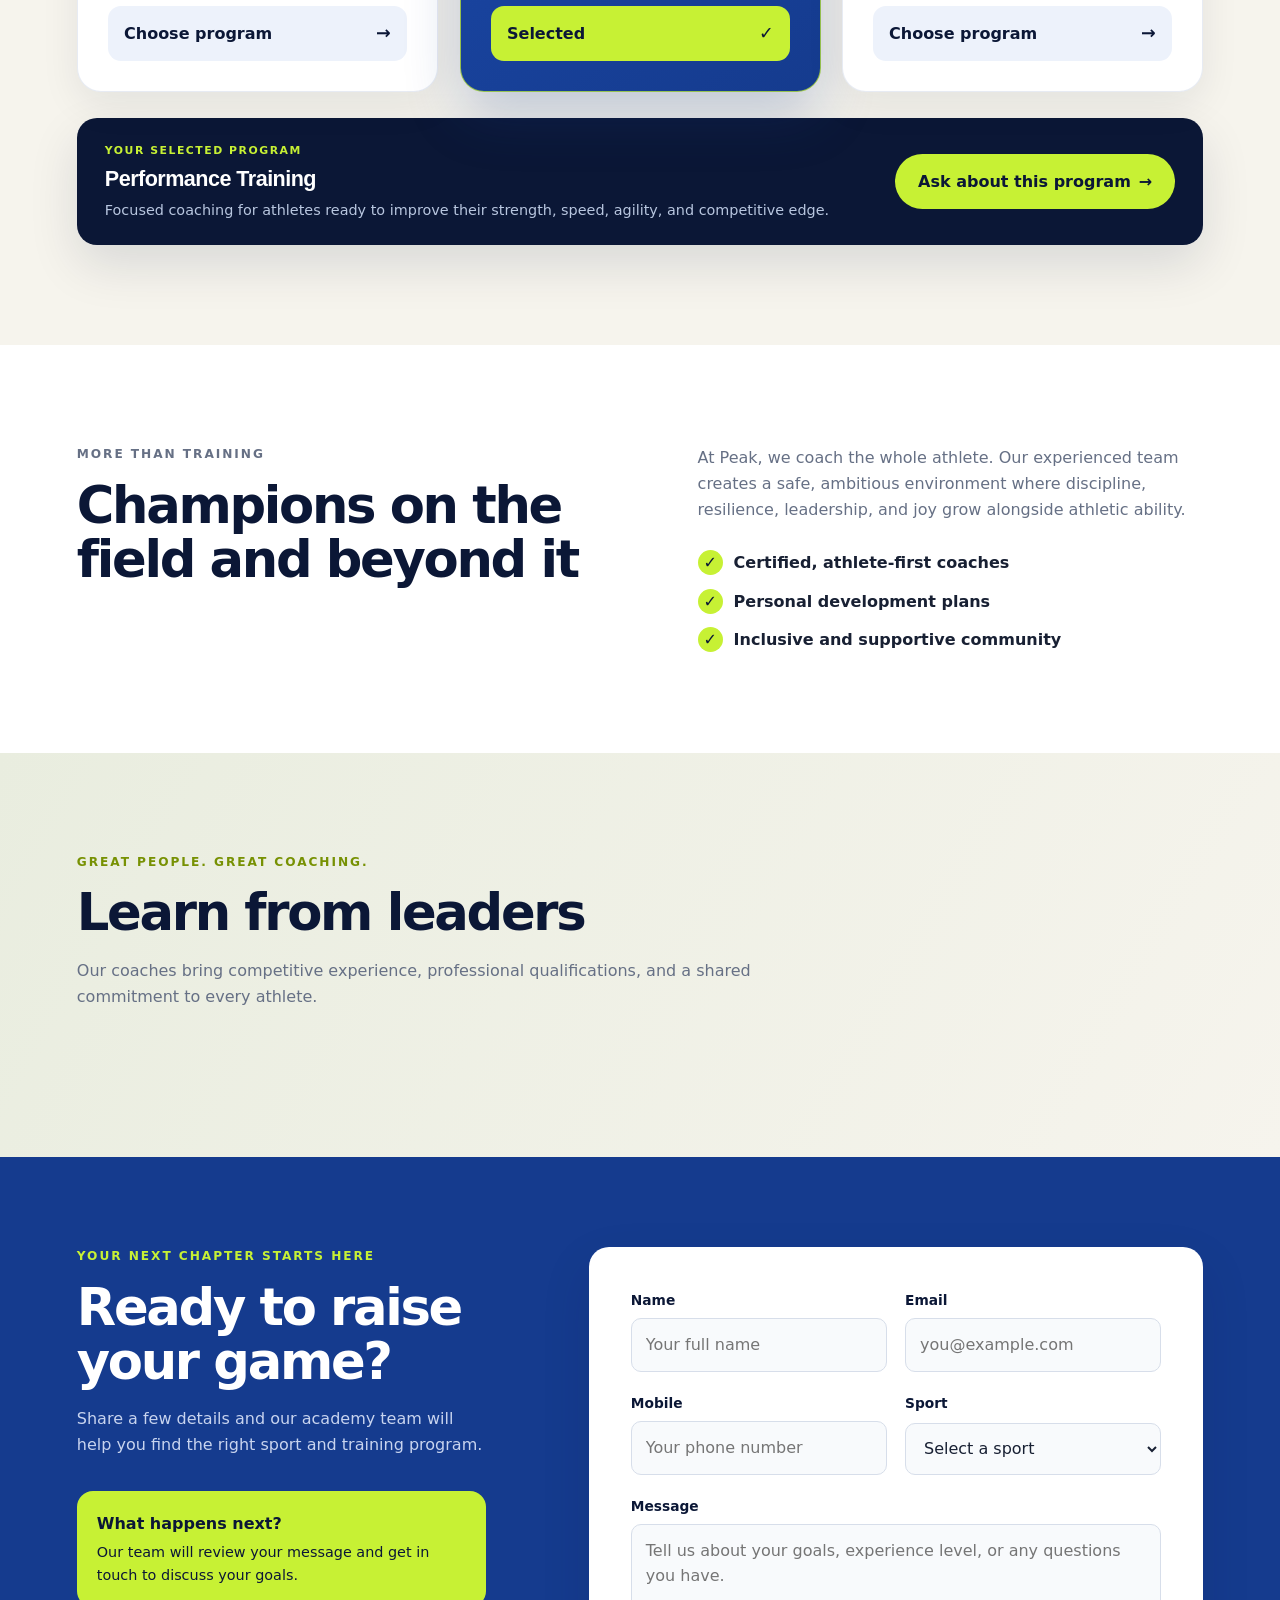
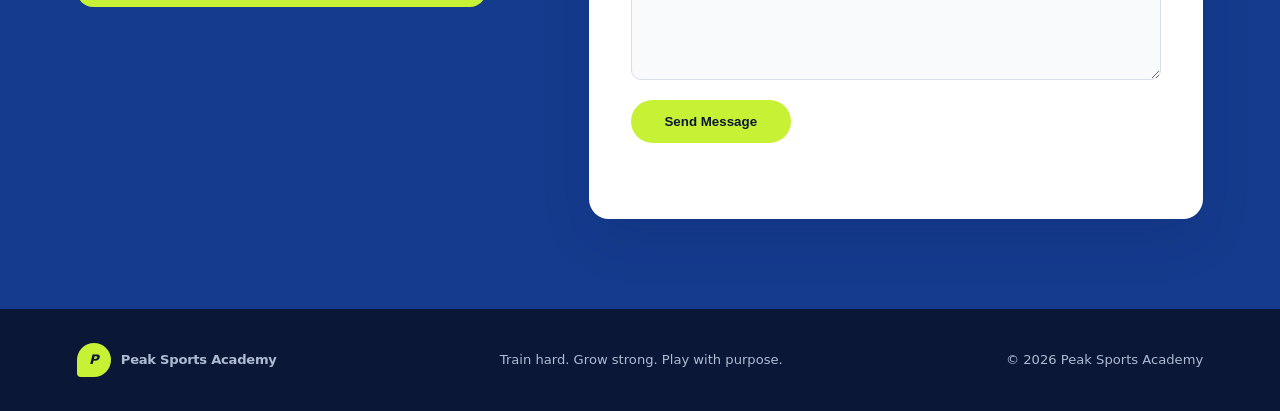
==== commit 0ad8019f: "Update index.html" ====
--- a/index.html
+++ b/index.html
@@ -20,6 +20,7 @@
     <nav id="main-navigation" class="main-nav" aria-label="Main navigation">
       <a href="#programs">Programs</a>
       <a href="about.html">About Me</a>
+      <a href="how-we-work.html">How We Work</a>
       <a href="#coaches">Coaches</a>
       <a href="faq.html">FAQ</a>
       <a href="subscriptions.html">Subscriptions</a>
--- a/styles.css
+++ b/styles.css
@@ -20,8 +20,21 @@
 .logo { display: inline-flex; align-items: center; gap: 10px; font-weight: 800; letter-spacing: -0.02em; }
 .logo-mark { display: grid; place-items: center; width: 34px; height: 34px; color: var(--navy); background: var(--lime); border-radius: 50% 50% 50% 12%; font-style: italic; }
 .main-nav { display: flex; align-items: center; gap: clamp(12px, 1.6vw, 28px); font-size: 0.9rem; font-weight: 650; }
-.main-nav a:not(.nav-cta):hover { color: var(--lime); }
-.nav-cta { padding: 10px 16px; color: var(--navy); background: var(--lime); border-radius: 999px; }
+.main-nav a { --nav-x: 0px; --nav-y: 0px; --nav-lift: 0px; position: relative; isolation: isolate; display: inline-flex; align-items: center; justify-content: center; overflow: hidden; transform: translate3d(var(--nav-x), calc(var(--nav-y) - var(--nav-lift)), 0); transition: color 180ms ease, background 180ms ease, box-shadow 180ms ease, transform 180ms ease; will-change: transform; }
+.main-nav a:not(.nav-cta) { padding: 9px 7px; border-radius: 11px; }
+.main-nav a:not(.nav-cta)::before { content: ""; position: absolute; z-index: -1; inset: 2px; background: rgba(199, 241, 52, .1); border: 1px solid rgba(199, 241, 52, .18); border-radius: 9px; opacity: 0; transform: scale(.72); transition: opacity 180ms ease, transform 180ms ease; }
+.main-nav a:not(.nav-cta)::after { content: ""; position: absolute; right: 7px; bottom: 4px; left: 7px; height: 2px; background: var(--lime); border-radius: 999px; transform: scaleX(0); transform-origin: right; transition: transform 220ms ease; }
+.main-nav a:not(.nav-cta):hover, .main-nav a:not(.nav-cta).is-active, .main-nav a:not(.nav-cta)[aria-current] { --nav-lift: 2px; color: var(--lime); }
+.main-nav a:not(.nav-cta):hover::before, .main-nav a:not(.nav-cta).is-active::before, .main-nav a:not(.nav-cta)[aria-current]::before { opacity: 1; transform: scale(1); }
+.main-nav a:not(.nav-cta):hover::after, .main-nav a:not(.nav-cta).is-active::after, .main-nav a:not(.nav-cta)[aria-current]::after { transform: scaleX(1); transform-origin: left; }
+.main-nav a:active { --nav-lift: -1px; }
+.main-nav a:focus-visible { outline: 3px solid var(--lime); outline-offset: 3px; }
+.nav-cta { padding: 11px 18px; color: var(--navy); background: var(--lime); border-radius: 999px; box-shadow: 0 7px 20px rgba(199, 241, 52, .16); font-weight: 850; }
+.nav-cta::before { content: ""; position: absolute; top: -90%; bottom: -90%; left: -45%; width: 30%; background: linear-gradient(90deg, transparent, rgba(255, 255, 255, .78), transparent); transform: translateX(-240%) rotate(18deg); transition: transform 600ms ease; pointer-events: none; }
+.nav-cta:hover { --nav-lift: 3px; color: var(--navy); background: var(--white); box-shadow: 0 12px 30px rgba(199, 241, 52, .3), 0 0 0 4px rgba(199, 241, 52, .13); }
+.nav-cta:hover::before { transform: translateX(650%) rotate(18deg); }
+.nav-ripple { position: absolute; z-index: 2; width: 12px; aspect-ratio: 1; background: rgba(255, 255, 255, .5); border-radius: 50%; transform: translate(-50%, -50%) scale(0); animation: nav-ripple 520ms ease-out forwards; pointer-events: none; }
+@keyframes nav-ripple { to { opacity: 0; transform: translate(-50%, -50%) scale(13); } }
 .menu-toggle { display: none; padding: 8px; background: none; border: 0; }
 .menu-toggle span:not(.sr-only) { display: block; width: 24px; height: 2px; margin: 5px; background: var(--white); }
 
@@ -53,14 +66,44 @@
 h2 { margin-bottom: 18px; color: var(--navy); font-size: clamp(2.2rem, 4vw, 3.8rem); line-height: 1.05; letter-spacing: -0.045em; }
 .section-heading > p:last-child, .about > div > p { color: var(--muted); }
 .program-grid { display: grid; grid-template-columns: repeat(3, 1fr); gap: 22px; }
-.program-card { padding: 32px; background: var(--white); border-radius: var(--radius); box-shadow: 0 10px 35px rgba(11, 23, 54, .06); }
-.program-card.featured { color: var(--white); background: var(--blue); transform: translateY(-12px); }
-.card-number { color: #8aa514; font-size: .78rem; font-weight: 850; }
-.program-card h3 { margin: 38px 0 12px; font-size: 1.45rem; }
-.program-card p { color: var(--muted); }
-.program-card.featured p { color: #c8d4ef; }
-.program-card a { color: #779103; font-weight: 800; }
-.program-card.featured a { color: var(--lime); }
+.program-card { --spot-x: 50%; --spot-y: 50%; --tilt-x: 0deg; --tilt-y: 0deg; position: relative; isolation: isolate; display: flex; flex-direction: column; min-height: 360px; padding: 30px; overflow: hidden; background: var(--white); border: 1px solid rgba(21, 59, 142, .1); border-radius: 24px; box-shadow: 0 12px 38px rgba(11, 23, 54, .08); transform: perspective(900px) rotateX(var(--tilt-x)) rotateY(var(--tilt-y)); transition: color 220ms ease, background 220ms ease, border-color 220ms ease, box-shadow 220ms ease, transform 220ms ease; }
+.program-card::before { content: ""; position: absolute; z-index: -1; inset: 0; background: radial-gradient(circle 230px at var(--spot-x) var(--spot-y), rgba(199, 241, 52, .22), transparent 68%); opacity: 0; transition: opacity 220ms ease; pointer-events: none; }
+.program-card::after { content: ""; position: absolute; top: 0; left: 30px; width: 54px; height: 5px; background: var(--lime); border-radius: 0 0 999px 999px; transition: width 260ms ease; }
+.program-card:hover::before, .program-card:focus-within::before { opacity: 1; }
+.program-card:hover::after, .program-card:focus-within::after, .program-card.is-selected::after { width: calc(100% - 60px); }
+.program-card.is-selected { color: var(--white); background: linear-gradient(145deg, #1b49aa, var(--blue)); border-color: rgba(199, 241, 52, .72); box-shadow: 0 24px 55px rgba(21, 59, 142, .24); }
+.program-card-top { display: flex; align-items: center; justify-content: space-between; gap: 18px; }
+.card-number { color: #759008; font-family: "Arial Black", Inter, sans-serif; font-size: .75rem; font-weight: 900; letter-spacing: .12em; }
+.program-mark { display: grid; place-items: center; width: 48px; height: 48px; color: var(--navy); background: #eef8c9; border: 1px solid rgba(119, 145, 3, .24); border-radius: 15px; font-family: "Arial Black", Inter, sans-serif; font-size: .75rem; letter-spacing: .04em; transform: rotate(4deg); transition: color 220ms ease, background 220ms ease, transform 220ms ease; }
+.program-card:hover .program-mark, .program-card:focus-within .program-mark { transform: rotate(-5deg) scale(1.08); }
+.program-card.is-selected .card-number { color: var(--lime); }
+.program-card.is-selected .program-mark { color: var(--navy); background: var(--lime); border-color: var(--lime); }
+.program-card h3 { margin: 30px 0 11px; color: var(--navy); font-family: "Trebuchet MS", Inter, sans-serif; font-size: clamp(1.55rem, 2.2vw, 1.9rem); font-weight: 900; line-height: 1.08; letter-spacing: -.045em; }
+.program-card p { margin-bottom: 22px; color: var(--muted); line-height: 1.68; }
+.program-card.is-selected h3 { color: var(--white); }
+.program-card.is-selected p { color: #d4def2; }
+.program-facts { display: flex; flex-wrap: wrap; gap: 8px; margin-top: auto; margin-bottom: 24px; }
+.program-facts span { padding: 6px 10px; color: #5f7308; background: #f1f7da; border-radius: 999px; font-size: .72rem; font-weight: 850; letter-spacing: .025em; }
+.program-card.is-selected .program-facts span { color: var(--white); background: rgba(255, 255, 255, .12); }
+.program-select { display: flex; align-items: center; justify-content: space-between; width: 100%; padding: 13px 16px; color: var(--navy); background: #edf2fb; border: 0; border-radius: 13px; font: inherit; font-weight: 850; cursor: pointer; transition: color 180ms ease, background 180ms ease, transform 180ms ease; }
+.program-select:hover { color: var(--navy); background: var(--lime); transform: translateY(-2px); }
+.program-select:focus-visible { outline: 3px solid var(--lime); outline-offset: 3px; }
+.program-card.is-selected .program-select { color: var(--navy); background: var(--lime); }
+.program-select span { font-size: 1.1rem; transition: transform 180ms ease; }
+.program-select:hover span { transform: translateX(4px); }
+.program-selection { display: flex; align-items: center; justify-content: space-between; gap: 34px; margin-top: 26px; padding: 24px 28px; color: var(--white); background: var(--navy); border-radius: 20px; box-shadow: var(--shadow); }
+.program-selection > div { max-width: 730px; }
+.selection-label { display: block; margin-bottom: 3px; color: var(--lime); font-size: .68rem; font-weight: 900; letter-spacing: .14em; text-transform: uppercase; }
+.program-selection strong { display: block; font-family: "Trebuchet MS", Inter, sans-serif; font-size: 1.35rem; letter-spacing: -.025em; }
+.program-selection p { margin: 3px 0 0; color: #b8c6df; font-size: .9rem; line-height: 1.5; }
+.program-selection .button { flex: 0 0 auto; gap: 8px; white-space: nowrap; }
+@media (hover: hover) and (pointer: fine) {
+  .program-card:hover { border-color: rgba(119, 145, 3, .48); box-shadow: 0 28px 62px rgba(11, 23, 54, .17); transform: perspective(900px) translateY(-10px) rotateX(var(--tilt-x)) rotateY(var(--tilt-y)); }
+}
+@media (prefers-reduced-motion: reduce) {
+  .main-nav a, .main-nav a::before, .main-nav a::after,
+  .program-card, .program-card::before, .program-card::after, .program-mark, .program-select, .program-select span { transition: none; }
+}
 .about { display: grid; grid-template-columns: 1fr 1fr; gap: 9vw; background: var(--white); }
 .check-list { display: grid; gap: 13px; margin: 28px 0 0; padding: 0; list-style: none; font-weight: 700; }
 .check-list li::before { content: "✓"; display: inline-grid; place-items: center; width: 25px; height: 25px; margin-right: 11px; color: var(--navy); background: var(--lime); border-radius: 50%; }
@@ -269,11 +312,11 @@
 .builder-field select { width: 100%; padding: 14px; color: var(--text); background: #f8fafc; border: 1px solid #d7deea; border-radius: 10px; font: inherit; outline: none; }
 .builder-field select:focus { border-color: var(--blue); box-shadow: 0 0 0 3px rgba(21, 59, 142, .12); }
 .builder-field small { color: var(--muted); }
-.training-days-field { margin-top: 6px; }
+.range-field { margin-top: 6px; }
 .range-label-row { display: flex; align-items: center; justify-content: space-between; gap: 18px; }
 .range-label-row output { min-width: 92px; padding: 8px 12px; color: var(--navy); text-align: center; background: var(--lime); border-radius: 999px; font-size: .9rem; font-weight: 900; }
-.training-days-field input[type="range"] { width: 100%; height: 30px; margin: 5px 0 0; accent-color: var(--blue); cursor: pointer; }
-.training-days-field input[type="range"]:focus-visible { outline: 3px solid rgba(21, 59, 142, .24); outline-offset: 4px; border-radius: 999px; }
+.range-field input[type="range"] { width: 100%; height: 30px; margin: 5px 0 0; accent-color: var(--blue); cursor: pointer; }
+.range-field input[type="range"]:focus-visible { outline: 3px solid rgba(21, 59, 142, .24); outline-offset: 4px; border-radius: 999px; }
 .range-scale { display: flex; justify-content: space-between; margin-top: -4px; color: var(--muted); font-size: .75rem; font-weight: 750; }
 .custom-summary { position: sticky; top: 110px; display: grid; gap: 15px; padding: clamp(28px, 4vw, 42px); color: var(--white); background: var(--navy); border-radius: var(--radius); box-shadow: var(--shadow); }
 .summary-label { margin-bottom: 2px; color: var(--lime); font-size: .72rem; font-weight: 900; letter-spacing: .1em; text-transform: uppercase; }
@@ -283,6 +326,29 @@
 .summary-discount { padding: 13px 15px; color: var(--navy); background: var(--lime); border-radius: 12px; }
 .summary-total { padding-top: 8px; }
 .summary-total strong { color: var(--lime); font-size: 2rem; }
+.payment-options { display: grid; gap: 9px; min-width: 0; margin: 8px 0 0; padding: 20px; border: 1px solid rgba(255, 255, 255, .14); border-radius: 18px; }
+.payment-options legend { padding: 0 8px; color: var(--white); font-size: 1.05rem; font-weight: 900; }
+.payment-option { display: grid; grid-template-columns: auto 1fr; align-items: center; gap: 12px; padding: 11px 12px; color: var(--white); background: rgba(255, 255, 255, .055); border: 1px solid transparent; border-radius: 13px; cursor: pointer; transition: background 170ms ease, border-color 170ms ease, transform 170ms ease, opacity 170ms ease; }
+.payment-option:hover { background: rgba(199, 241, 52, .1); border-color: rgba(199, 241, 52, .32); transform: translateX(4px); }
+.payment-option input { display: grid; place-content: center; width: 22px; height: 22px; margin: 0; appearance: none; color: var(--navy); background: var(--white); border: 2px solid #8290aa; border-radius: 7px; cursor: pointer; transition: background 160ms ease, border-color 160ms ease, box-shadow 160ms ease, transform 160ms ease; }
+.payment-option input::before { content: "\2713"; font-size: .9rem; font-weight: 950; line-height: 1; transform: scale(0); transition: transform 140ms ease; }
+.payment-option input:checked { background: var(--lime); border-color: var(--lime); box-shadow: 0 0 0 4px rgba(199, 241, 52, .12); transform: scale(1.06); }
+.payment-option input:checked::before { transform: scale(1); }
+.payment-option input:focus-visible { outline: 3px solid var(--lime); outline-offset: 4px; }
+.payment-option > span { display: grid; gap: 1px; }
+.payment-option strong { font-size: .9rem; }
+.payment-option small { color: #9facbf; font-size: .72rem; line-height: 1.35; }
+.payment-option-major { padding: 15px 14px; background: rgba(199, 241, 52, .08); border-color: rgba(199, 241, 52, .2); }
+.payment-option-major input { width: 30px; height: 30px; border-radius: 9px; }
+.payment-option-major input::before { font-size: 1.15rem; }
+.payment-option-major strong { color: var(--lime); font-size: 1.02rem; }
+.payment-option:has(input:disabled) { opacity: .35; cursor: not-allowed; filter: grayscale(.5); transform: none; }
+.payment-option input:disabled { cursor: not-allowed; }
+.payment-status { margin: 5px 0 0; padding: 9px 11px; color: #bac6da; background: rgba(255, 255, 255, .05); border-radius: 10px; font-size: .76rem; line-height: 1.45; }
+.summary-cashback { display: flex; align-items: center; justify-content: space-between; gap: 18px; padding: 12px 14px; color: var(--navy); background: var(--lime); border-radius: 12px; font-weight: 900; }
+.summary-cashback[hidden] { display: none; }
+.cashback-note { margin: 0; padding: 14px; color: #cbd5e1; background: rgba(199, 241, 52, .08); border-left: 3px solid var(--lime); border-radius: 0 10px 10px 0; font-size: .8rem; line-height: 1.5; }
+.cashback-note strong { color: var(--lime); }
 .custom-register-button { margin-top: 8px; color: var(--navy); background: var(--lime); }
 .custom-register-button.disabled { opacity: .45; cursor: not-allowed; }
 .custom-summary > small { color: #9cabc4; line-height: 1.5; }
@@ -296,11 +362,12 @@
   .main-nav { position: absolute; top: 76px; left: 0; right: 0; display: none; flex-direction: column; align-items: stretch; gap: 0; padding: 12px 6vw 24px; background: var(--navy); }
   .main-nav.open { display: flex; }
   .main-nav a { padding: 13px 0; }
+  .main-nav a:not(.nav-cta) { justify-content: flex-start; padding: 13px 10px; }
   .nav-cta { margin-top: 8px; text-align: center; }
   .hero { grid-template-columns: 1fr; padding-top: 80px; }
   .hero-visual { min-height: 330px; }
   .program-grid { grid-template-columns: 1fr; }
-  .program-card.featured { transform: none; }
+  .program-selection { align-items: flex-start; flex-direction: column; }
   .about { grid-template-columns: 1fr; gap: 24px; }
   .contact { grid-template-columns: 1fr; }
   .contact-intro { position: static; }
@@ -330,6 +397,8 @@
   .hero, .section, .contact { padding-left: 22px; padding-right: 22px; }
   .hero-stats { justify-content: space-between; gap: 12px; }
   .hero-stats strong { font-size: 1.25rem; }
+  .program-card { min-height: 0; }
+  .program-selection .button { width: 100%; white-space: normal; }
   .hero-visual { min-height: 260px; }
   .visual-card { right: 14px; }
   .form-row { grid-template-columns: 1fr; }
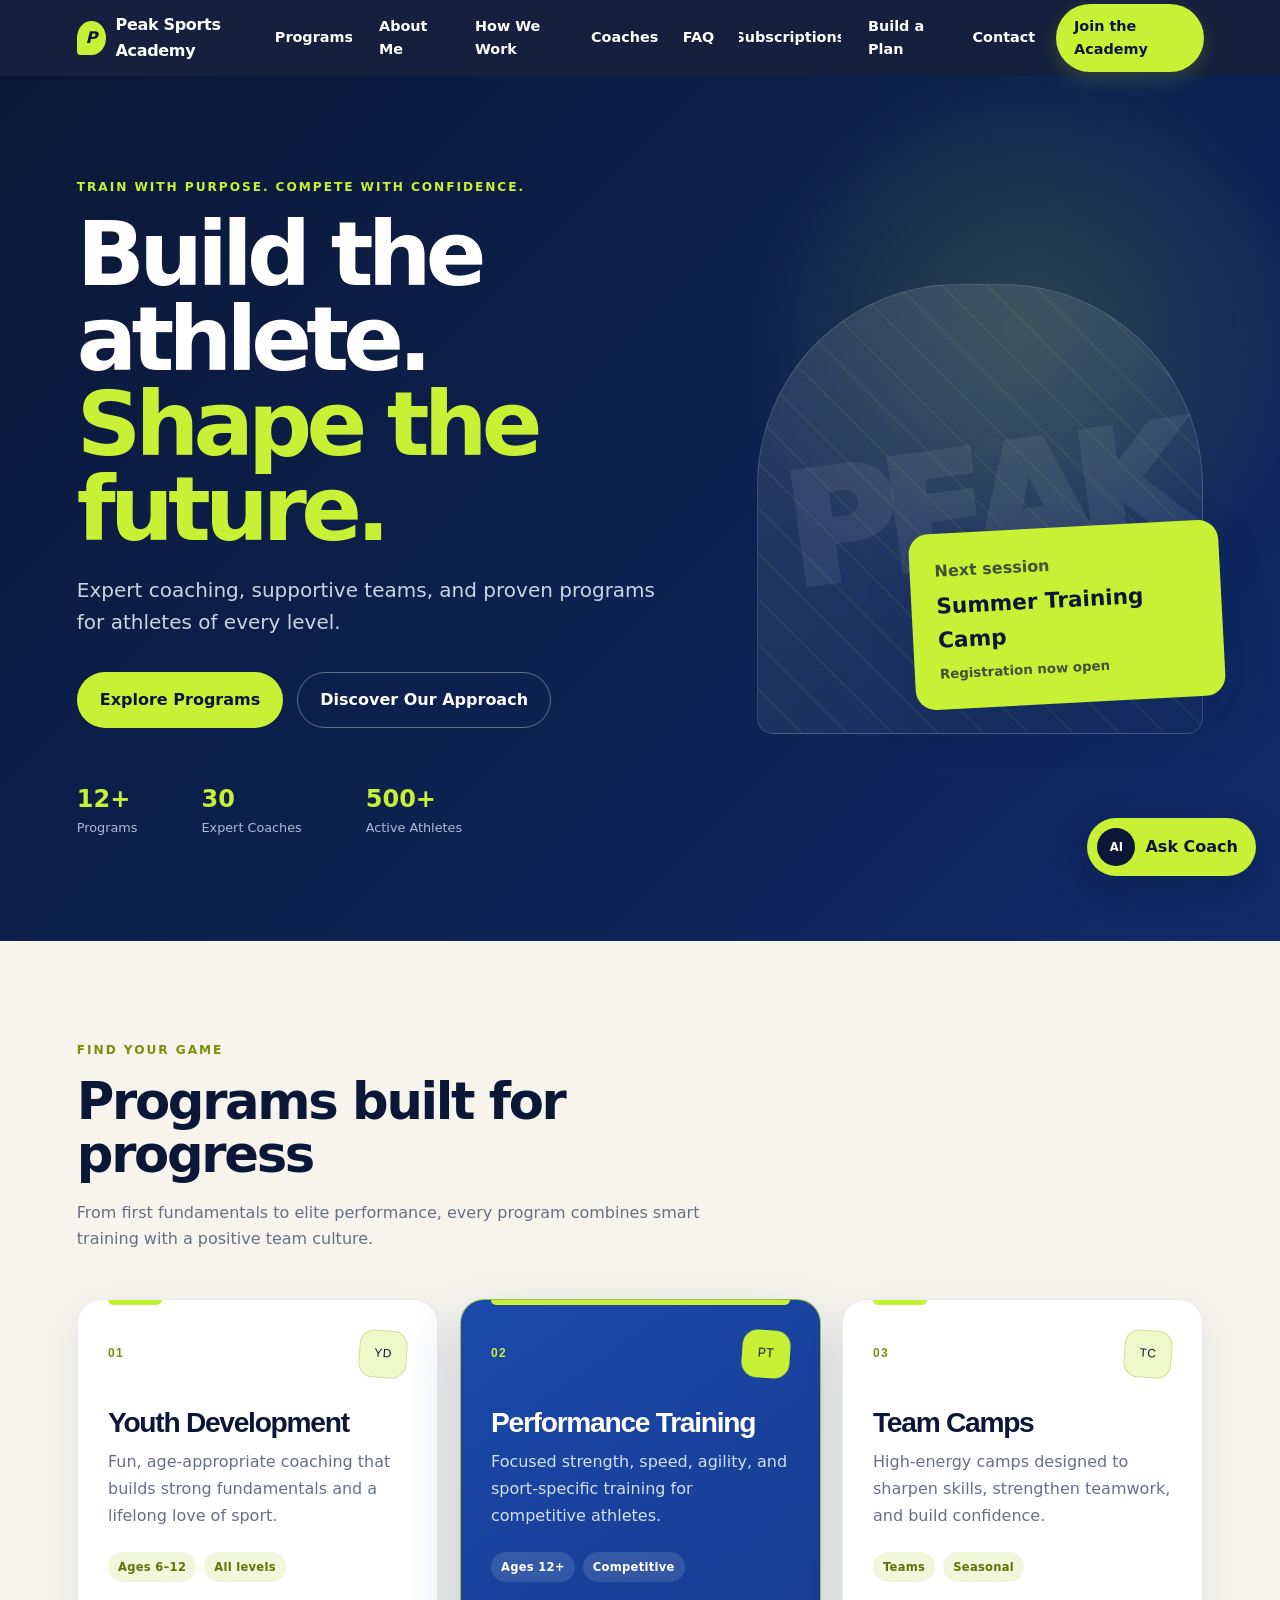
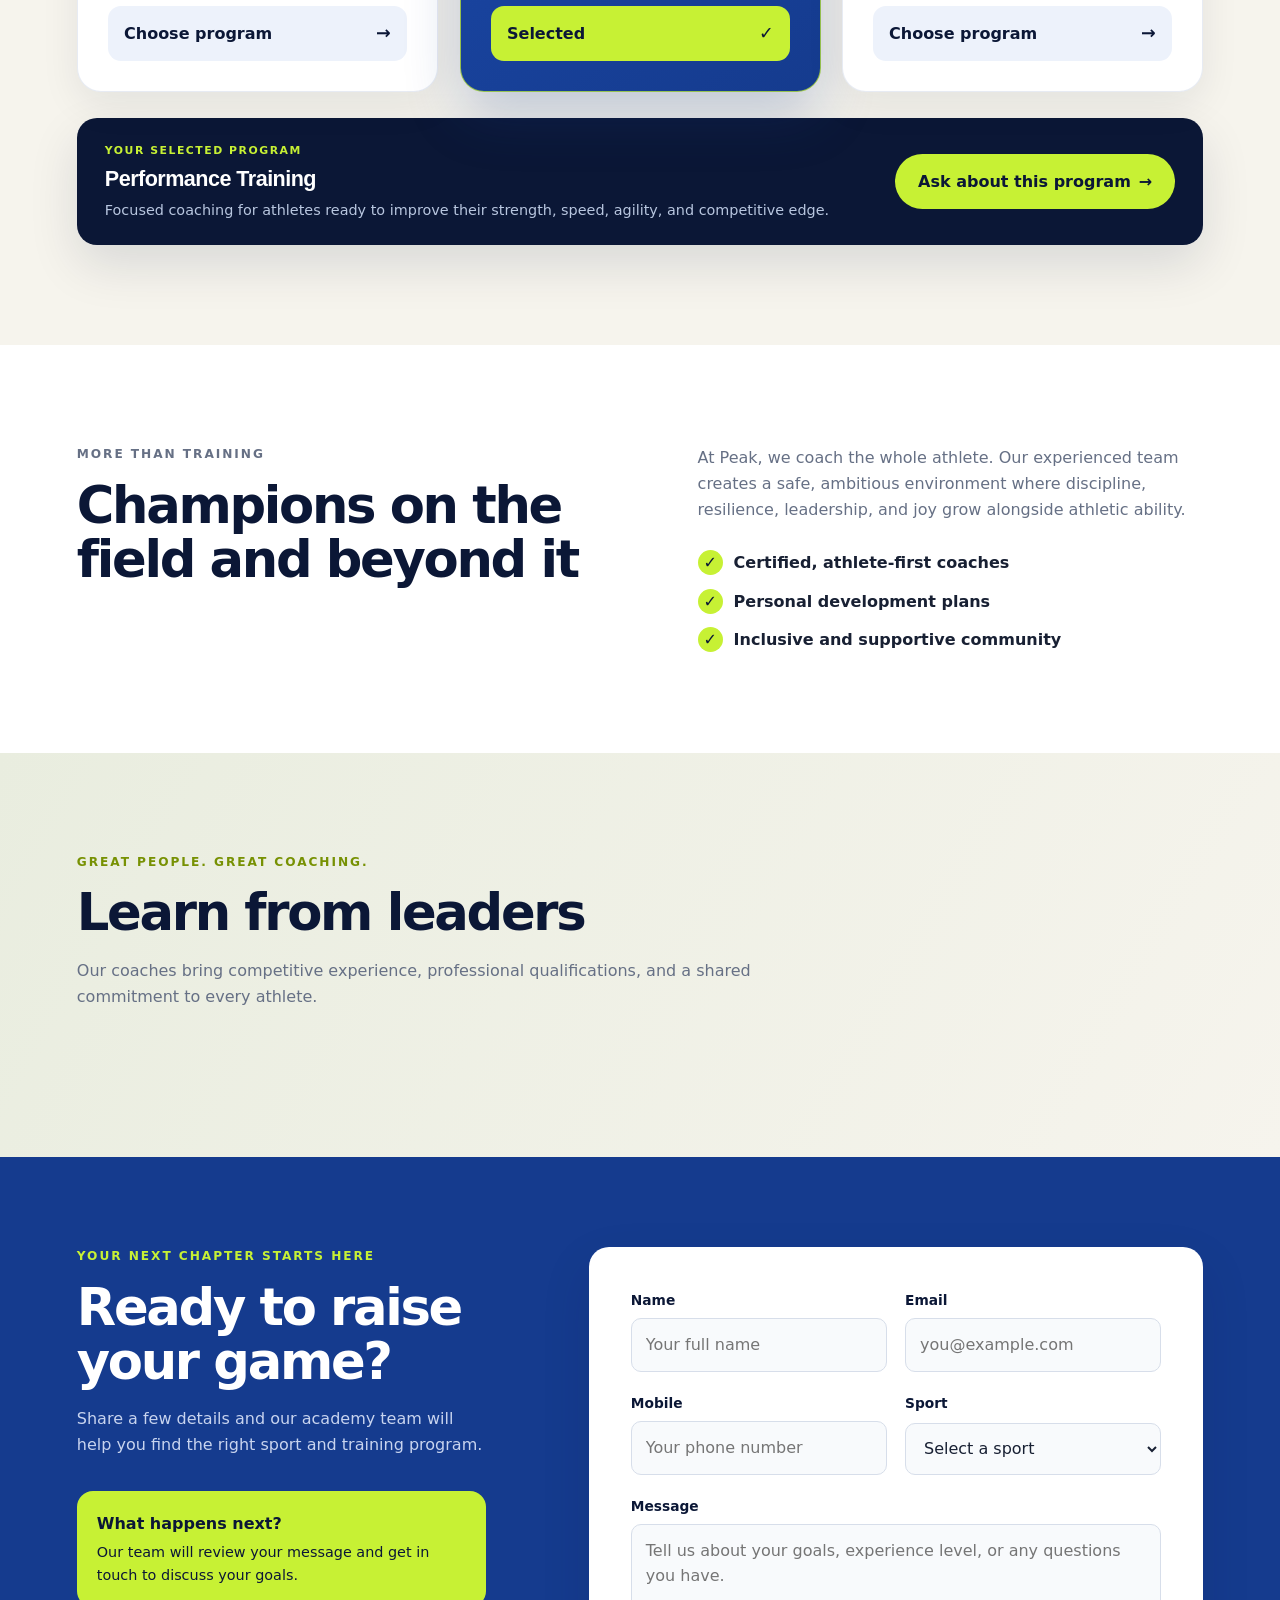
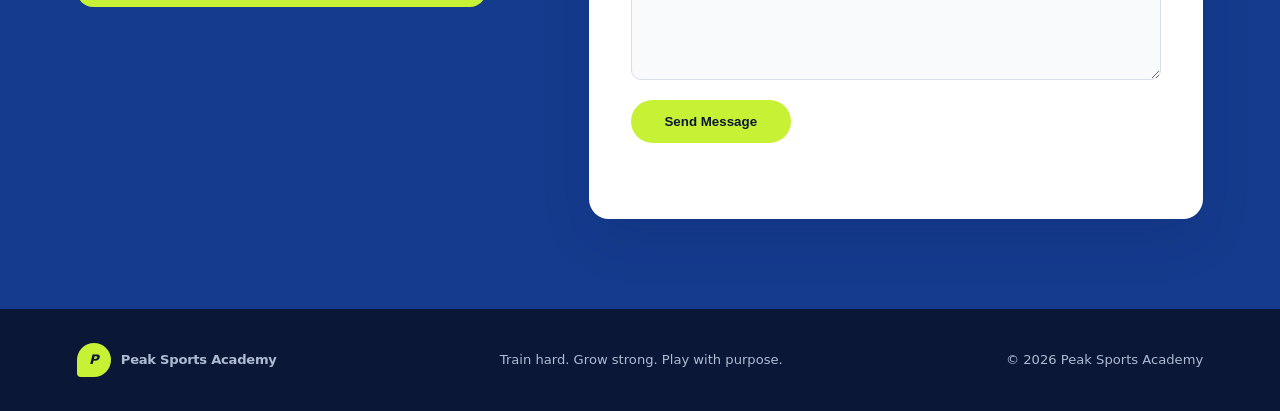
==== commit 4f763f58: "Update index.html" ====
--- a/index.html
+++ b/index.html
@@ -224,5 +224,6 @@
   </aside>
 
   <script src="script.js"></script>
+  <script src="interactions.js"></script>
 </body>
 </html>
--- a/styles.css
+++ b/styles.css
@@ -357,6 +357,110 @@
 .discount-rules strong { color: var(--lime); font-size: 1.2rem; }
 .discount-rules span { color: #c8d4ef; font-size: .85rem; }
 
+/* How We Work page */
+.how-work-page { background: var(--cream); }
+.work-page-progress { position: absolute; right: 0; bottom: 0; left: 0; height: 3px; background: rgba(255, 255, 255, .08); }
+.work-page-progress span { display: block; width: 0; height: 100%; background: var(--lime); box-shadow: 0 0 14px rgba(199, 241, 52, .8); transition: width 80ms linear; }
+.work-hero { display: grid; grid-template-columns: 1.15fr .85fr; align-items: center; gap: clamp(50px, 8vw, 120px); min-height: calc(92vh - 76px); padding: 100px 7vw; color: var(--white); background: radial-gradient(circle at 83% 24%, rgba(199, 241, 52, .18), transparent 24%), linear-gradient(135deg, var(--navy), #102e70); overflow: hidden; }
+.work-hero-copy { max-width: 800px; }
+.work-hero h1 { font-size: clamp(3.4rem, 7vw, 6.6rem); }
+.work-hero-copy > p:not(.eyebrow) { max-width: 710px; color: #cbd5e1; font-size: clamp(1rem, 1.8vw, 1.18rem); }
+.work-hero-actions { display: flex; flex-wrap: wrap; gap: 14px; margin-top: 32px; }
+.work-promise-card { position: relative; display: grid; gap: 18px; padding: clamp(30px, 5vw, 52px); color: var(--navy); background: var(--lime); border-radius: 34px 34px 34px 8px; box-shadow: 0 30px 70px rgba(0, 0, 0, .24); transform: rotate(2deg); }
+.work-promise-card::before { content: "PEAK"; position: absolute; right: 20px; bottom: -12px; color: rgba(11, 23, 54, .08); font-size: clamp(4rem, 8vw, 7rem); font-weight: 950; letter-spacing: -.08em; pointer-events: none; }
+.promise-kicker { font-size: .7rem; font-weight: 950; letter-spacing: .15em; text-transform: uppercase; }
+.work-promise-card > strong { position: relative; font-family: "Trebuchet MS", Inter, sans-serif; font-size: clamp(1.7rem, 3vw, 2.5rem); line-height: 1.12; letter-spacing: -.04em; }
+.work-promise-card ul { position: relative; display: grid; gap: 10px; margin: 0; padding: 0; list-style: none; font-weight: 800; }
+.work-promise-card li::before { content: "\2713"; display: inline-grid; place-items: center; width: 24px; height: 24px; margin-right: 9px; color: var(--lime); background: var(--navy); border-radius: 50%; font-size: .75rem; }
+.work-metrics { display: grid; grid-template-columns: repeat(3, 1fr); gap: 1px; padding: 1px; color: var(--white); background: #304269; }
+.work-metrics article { display: grid; gap: 3px; padding: 32px 6vw; background: var(--blue); }
+.work-metrics strong { color: var(--lime); font-family: "Arial Black", Inter, sans-serif; font-size: clamp(2rem, 4vw, 3.5rem); line-height: 1; letter-spacing: -.05em; }
+.work-metrics article > span { color: #c3cee2; font-size: .78rem; font-weight: 800; letter-spacing: .07em; text-transform: uppercase; }
+.work-process-section, .training-quality-section, .work-faq-section { padding: 100px 7vw; }
+.work-section-heading { max-width: 760px; margin-bottom: 50px; }
+.work-section-heading > p:last-child { color: var(--muted); }
+.work-process-layout { display: grid; grid-template-columns: .75fr 1.25fr; gap: clamp(28px, 6vw, 80px); align-items: stretch; }
+.work-step-list { display: grid; gap: 12px; }
+.work-step-button { display: grid; grid-template-columns: auto 1fr; gap: 1px 16px; padding: 20px; color: var(--navy); text-align: left; background: var(--white); border: 1px solid rgba(21, 59, 142, .1); border-radius: 17px; box-shadow: 0 8px 25px rgba(11, 23, 54, .05); font: inherit; cursor: pointer; transition: color 180ms ease, background 180ms ease, border-color 180ms ease, box-shadow 180ms ease, transform 180ms ease; }
+.work-step-button > span { grid-row: 1 / span 2; display: grid; place-items: center; width: 42px; height: 42px; color: #6f850b; background: #eff6d5; border-radius: 13px; font-size: .7rem; font-weight: 950; }
+.work-step-button strong { font-family: "Trebuchet MS", Inter, sans-serif; font-size: 1.08rem; letter-spacing: -.02em; }
+.work-step-button small { color: var(--muted); }
+.work-step-button:hover { border-color: rgba(119, 145, 3, .45); box-shadow: 0 14px 34px rgba(11, 23, 54, .1); transform: translateX(5px); }
+.work-step-button.is-active { color: var(--white); background: var(--blue); border-color: var(--blue); box-shadow: 0 18px 40px rgba(21, 59, 142, .2); }
+.work-step-button.is-active > span { color: var(--navy); background: var(--lime); }
+.work-step-button.is-active small { color: #c5d1e6; }
+.work-step-button:focus-visible { outline: 3px solid var(--lime); outline-offset: 3px; }
+.work-step-detail { position: relative; display: flex; flex-direction: column; justify-content: center; min-height: 470px; padding: clamp(34px, 6vw, 70px); overflow: hidden; color: var(--white); background: radial-gradient(circle at 85% 20%, rgba(199, 241, 52, .17), transparent 28%), var(--navy); border-radius: 28px; box-shadow: var(--shadow); }
+.work-step-detail::after { content: ""; position: absolute; right: -70px; bottom: -70px; width: 230px; height: 230px; border: 34px solid rgba(199, 241, 52, .08); border-radius: 50%; }
+.detail-step { position: relative; z-index: 1; color: var(--lime); font-size: .72rem; font-weight: 950; letter-spacing: .15em; text-transform: uppercase; }
+.work-step-detail h3 { position: relative; z-index: 1; max-width: 650px; margin: 14px 0; color: var(--white); font-family: "Trebuchet MS", Inter, sans-serif; font-size: clamp(2rem, 4vw, 3.4rem); line-height: 1.06; letter-spacing: -.05em; }
+.work-step-detail > p { position: relative; z-index: 1; max-width: 720px; color: #c6d1e4; }
+.detail-outcome { position: relative; z-index: 1; display: grid; gap: 3px; margin-top: 24px; padding: 17px 19px; color: var(--navy); background: var(--lime); border-radius: 14px; }
+.detail-outcome span { font-size: .65rem; font-weight: 950; letter-spacing: .12em; text-transform: uppercase; }
+.detail-updated { animation: detail-pop 300ms ease; }
+@keyframes detail-pop { 50% { transform: scale(.985); } }
+.customer-care-section { display: grid; grid-template-columns: .85fr 1.15fr; gap: clamp(50px, 8vw, 120px); padding: 100px 7vw; background: var(--white); }
+.customer-care-copy { align-self: center; }
+.customer-care-copy > p:not(.eyebrow) { color: var(--muted); }
+.text-action { display: inline-flex; align-items: center; gap: 9px; margin-top: 14px; color: #667d06; font-weight: 900; }
+.text-action span { transition: transform 160ms ease; }
+.text-action:hover span { transform: translateX(6px); }
+.care-promise-grid { display: grid; grid-template-columns: repeat(2, 1fr); gap: 16px; }
+.care-promise { padding: 27px; background: var(--cream); border: 1px solid #e5e7df; border-radius: 20px; transition: border-color 180ms ease, box-shadow 180ms ease, transform 180ms ease; }
+.care-promise:hover { border-color: var(--lime); box-shadow: 0 18px 38px rgba(11, 23, 54, .09); transform: translateY(-6px); }
+.care-promise > span { color: #758d08; font-size: .7rem; font-weight: 950; letter-spacing: .12em; }
+.care-promise h3 { margin: 22px 0 8px; color: var(--navy); font-family: "Trebuchet MS", Inter, sans-serif; font-size: 1.3rem; }
+.care-promise p { margin: 0; color: var(--muted); font-size: .9rem; }
+.training-quality-section { background: linear-gradient(145deg, #eef1e6, var(--cream)); }
+.training-quality-grid { display: grid; grid-template-columns: repeat(3, 1fr); gap: 18px; }
+.quality-card { position: relative; padding: 29px; overflow: hidden; background: var(--white); border-radius: 20px; box-shadow: 0 9px 30px rgba(11, 23, 54, .055); transition: box-shadow 180ms ease, transform 180ms ease; }
+.quality-card:hover { box-shadow: 0 20px 42px rgba(11, 23, 54, .12); transform: translateY(-7px); }
+.quality-card > span { display: grid; place-items: center; width: 46px; height: 46px; color: var(--navy); background: var(--lime); border-radius: 50% 50% 50% 12px; font-family: "Arial Black", Inter, sans-serif; font-size: .8rem; transition: transform 180ms ease; }
+.quality-card:hover > span { transform: rotate(-8deg) scale(1.08); }
+.quality-card h3 { margin: 24px 0 9px; color: var(--navy); font-family: "Trebuchet MS", Inter, sans-serif; font-size: 1.25rem; }
+.quality-card p { margin: 0; color: var(--muted); font-size: .9rem; }
+.flexibility-section { display: grid; grid-template-columns: 1fr 1fr; gap: clamp(50px, 8vw, 110px); align-items: center; padding: 100px 7vw; color: var(--white); background: var(--blue); }
+.flexibility-copy h2 { color: var(--white); }
+.flexibility-copy > p:not(.eyebrow) { color: #c6d1e4; }
+.schedule-choices { display: flex; flex-wrap: wrap; gap: 9px; margin-top: 28px; }
+.schedule-choice { padding: 10px 14px; color: var(--white); background: rgba(255, 255, 255, .08); border: 1px solid rgba(255, 255, 255, .22); border-radius: 999px; font: inherit; font-size: .82rem; font-weight: 800; cursor: pointer; transition: color 160ms ease, background 160ms ease, border-color 160ms ease, transform 160ms ease; }
+.schedule-choice:hover { border-color: var(--lime); transform: translateY(-2px); }
+.schedule-choice.is-active { color: var(--navy); background: var(--lime); border-color: var(--lime); box-shadow: 0 8px 24px rgba(199, 241, 52, .2); }
+.schedule-choice:focus-visible { outline: 3px solid var(--lime); outline-offset: 3px; }
+.schedule-preview { position: relative; padding: clamp(34px, 5vw, 54px); color: var(--navy); background: var(--lime); border-radius: 8px 30px 30px 30px; box-shadow: 0 24px 60px rgba(0, 0, 0, .2); }
+.schedule-preview > span { font-size: .68rem; font-weight: 950; letter-spacing: .13em; text-transform: uppercase; }
+.schedule-preview h3 { margin: 15px 0 12px; font-family: "Trebuchet MS", Inter, sans-serif; font-size: clamp(1.8rem, 3vw, 2.7rem); line-height: 1.08; letter-spacing: -.045em; }
+.schedule-preview p { color: #34410c; }
+.schedule-preview .button { margin-top: 12px; color: var(--white); background: var(--navy); }
+.work-faq-section { background: var(--white); }
+.work-accordion { display: grid; gap: 12px; max-width: 960px; }
+.work-accordion-item { overflow: hidden; background: var(--cream); border: 1px solid #e2e5da; border-radius: 17px; }
+.work-accordion-item button { display: flex; align-items: center; justify-content: space-between; gap: 30px; width: 100%; padding: 22px 24px; color: var(--navy); text-align: left; background: transparent; border: 0; font: inherit; font-weight: 900; cursor: pointer; }
+.work-accordion-item button > span:last-child { display: grid; flex: 0 0 auto; place-items: center; width: 30px; height: 30px; color: var(--navy); background: var(--lime); border-radius: 50%; font-size: 1.15rem; }
+.work-accordion-item button:hover { color: #617606; }
+.work-accordion-item button:focus-visible { outline: 3px solid var(--blue); outline-offset: -4px; }
+.work-accordion-answer { padding: 0 24px 22px; }
+.work-accordion-answer p { max-width: 800px; margin: 0; color: var(--muted); }
+.work-final-cta { display: flex; align-items: center; justify-content: space-between; gap: 50px; padding: 85px 7vw; color: var(--white); background: radial-gradient(circle at 82% 30%, rgba(199, 241, 52, .18), transparent 22%), var(--navy); }
+.work-final-cta h2 { max-width: 820px; margin: 0; color: var(--white); }
+.work-final-actions { display: flex; flex: 0 0 auto; flex-wrap: wrap; gap: 12px; }
+.reveal-item { opacity: 0; transform: translateY(24px); transition: opacity 520ms ease, transform 520ms ease; }
+.reveal-item.is-visible { opacity: 1; transform: translateY(0); }
+
+@media (max-width: 1100px) and (min-width: 821px) {
+  .menu-toggle { display: block; }
+  .main-nav { position: absolute; top: 76px; left: 0; right: 0; display: none; flex-direction: column; align-items: stretch; gap: 0; padding: 12px 6vw 24px; background: var(--navy); }
+  .main-nav.open { display: flex; }
+  .main-nav a:not(.nav-cta) { justify-content: flex-start; padding: 13px 10px; }
+  .nav-cta { margin-top: 8px; text-align: center; }
+}
+
+@media (prefers-reduced-motion: reduce) {
+  .reveal-item { opacity: 1; transform: none; transition: none; }
+  .detail-updated { animation: none; }
+  .work-page-progress span { transition: none; }
+}
+
 @media (max-width: 820px) {
   .menu-toggle { display: block; }
   .main-nav { position: absolute; top: 76px; left: 0; right: 0; display: none; flex-direction: column; align-items: stretch; gap: 0; padding: 12px 6vw 24px; background: var(--navy); }
@@ -421,3 +525,26 @@
   .approach-steps li { grid-template-columns: 1fr; gap: 4px; }
   .experience-list { grid-template-columns: 1fr; }
 }
+
+@media (max-width: 820px) {
+  .work-hero, .customer-care-section, .flexibility-section { grid-template-columns: 1fr; }
+  .work-hero { min-height: auto; padding-top: 78px; }
+  .work-promise-card { max-width: 610px; transform: none; }
+  .work-process-layout { grid-template-columns: 1fr; }
+  .work-step-detail { min-height: 390px; }
+  .training-quality-grid { grid-template-columns: repeat(2, 1fr); }
+  .work-final-cta { align-items: flex-start; flex-direction: column; }
+}
+
+@media (max-width: 520px) {
+  .work-hero, .work-process-section, .customer-care-section, .training-quality-section, .flexibility-section, .work-faq-section, .work-final-cta { padding-left: 22px; padding-right: 22px; }
+  .work-hero h1 { font-size: clamp(3rem, 15vw, 4.4rem); }
+  .work-hero-actions .button, .work-final-actions .button { width: 100%; }
+  .work-metrics { grid-template-columns: 1fr; }
+  .care-promise-grid, .training-quality-grid { grid-template-columns: 1fr; }
+  .work-step-button { padding: 17px; }
+  .work-step-detail { min-height: 0; padding: 30px 24px; }
+  .schedule-choices { display: grid; grid-template-columns: 1fr 1fr; }
+  .schedule-choice { width: 100%; }
+  .work-final-actions { width: 100%; }
+}
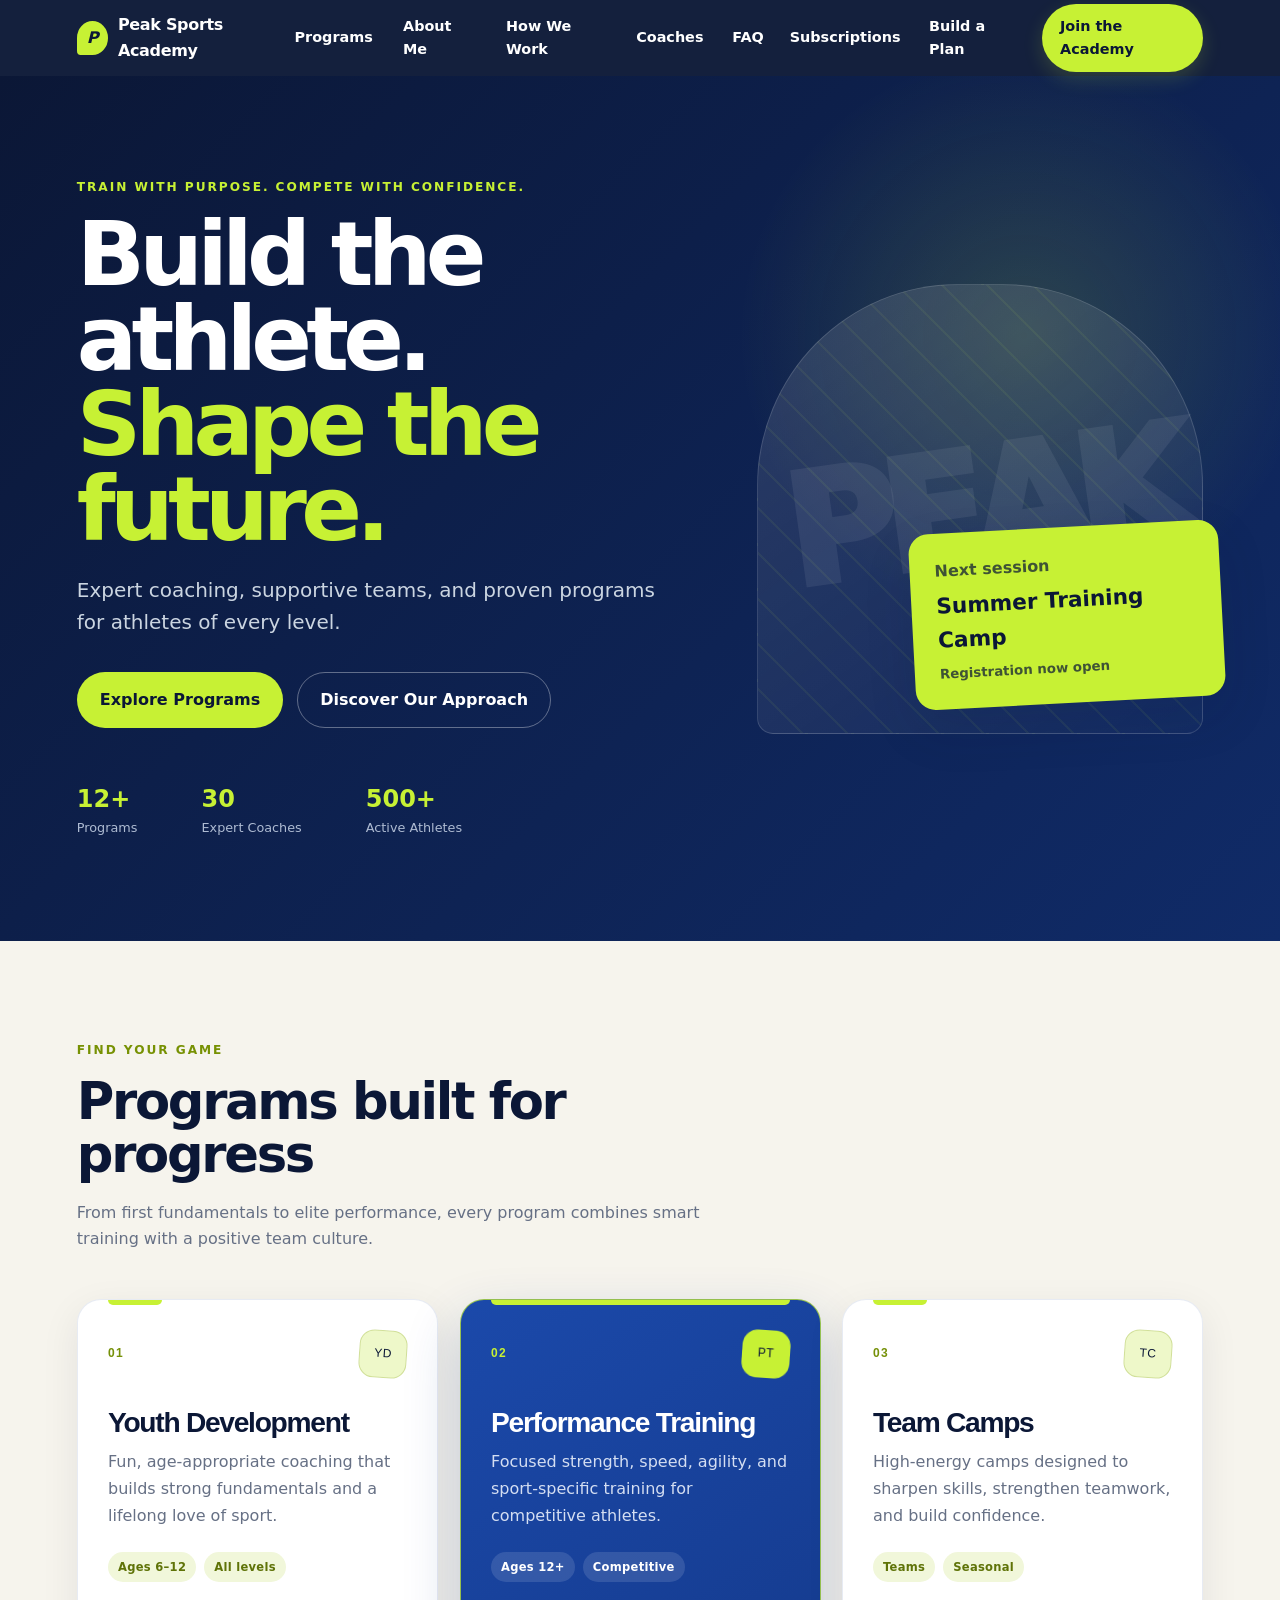
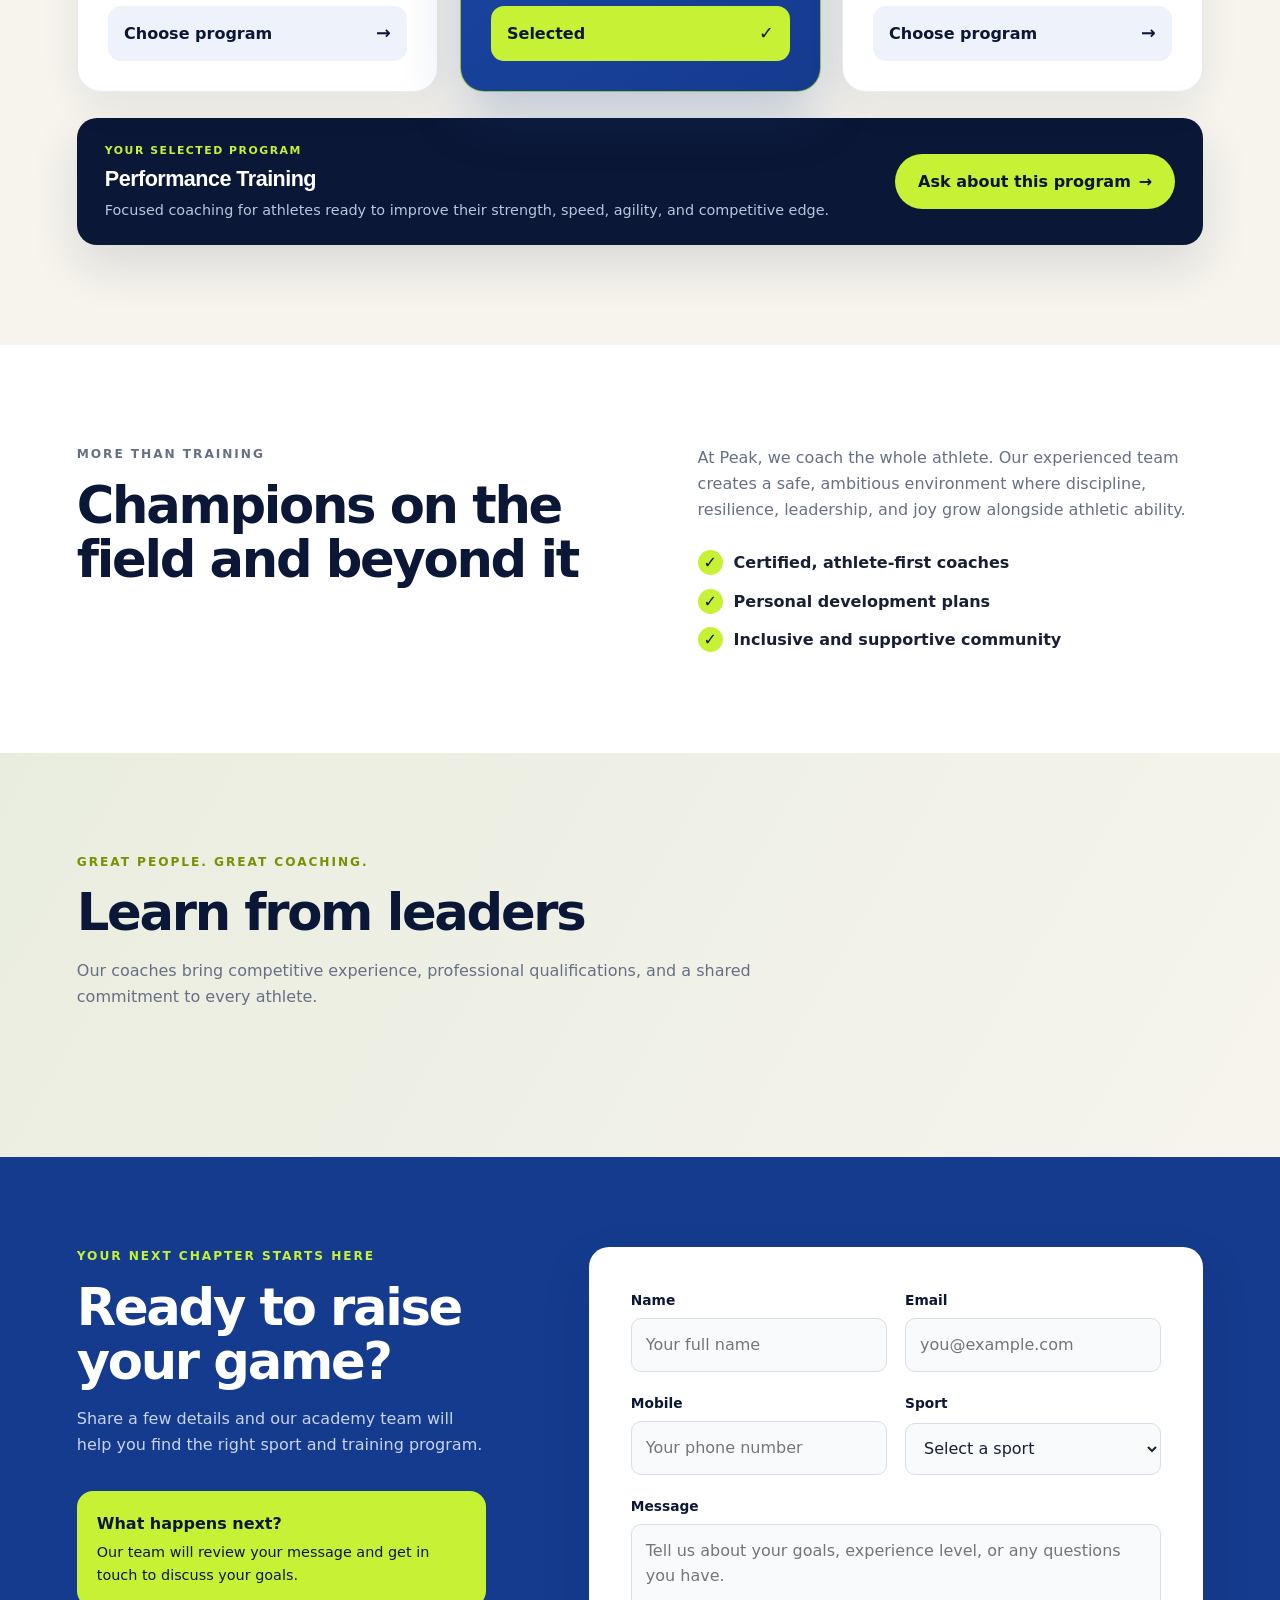
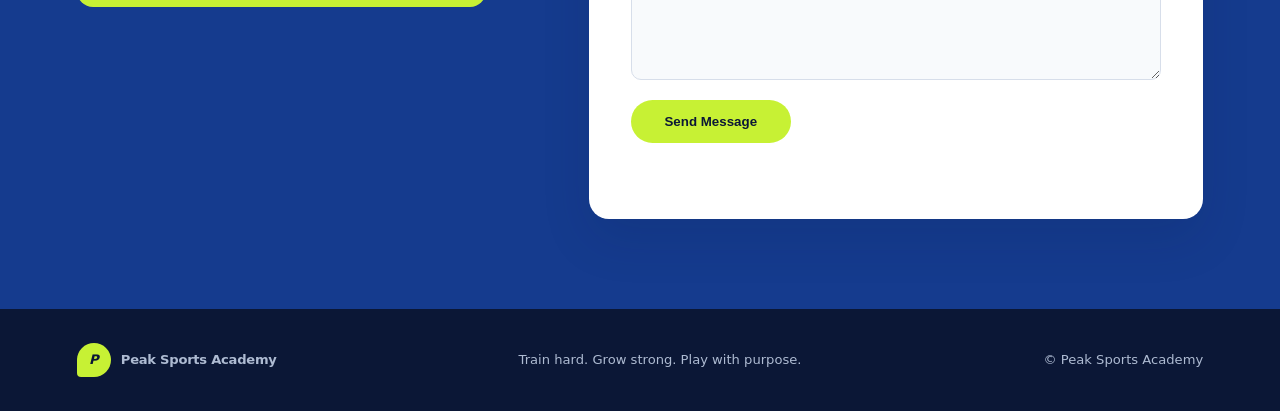
==== commit 8835d77b: "Update index.html" ====
--- a/index.html
+++ b/index.html
@@ -25,7 +25,6 @@
       <a href="faq.html">FAQ</a>
       <a href="subscriptions.html">Subscriptions</a>
       <a href="custom-subscription.html">Build a Plan</a>
-      <a href="#contact">Contact</a>
       <a class="nav-cta" href="#contact">Join the Academy</a>
     </nav>
   </header>
@@ -188,42 +187,8 @@
     <p>&copy; <span id="current-year"></span> Peak Sports Academy</p>
   </footer>
 
-  <button class="coach-launcher" id="coach-launcher" type="button" aria-expanded="false" aria-controls="coach-assistant">
-    <span class="coach-launcher-icon" aria-hidden="true">AI</span>
-    <span>Ask Coach</span>
-  </button>
-
-  <aside class="coach-assistant" id="coach-assistant" aria-label="AI Coach Assistant" aria-hidden="true">
-    <header class="coach-header">
-      <div class="coach-avatar" aria-hidden="true">P</div>
-      <div>
-        <strong>Peak AI Coach</strong>
-        <span><i aria-hidden="true"></i> Online now</span>
-      </div>
-      <button class="coach-close" id="coach-close" type="button" aria-label="Close AI Coach">&times;</button>
-    </header>
-
-    <div class="coach-messages" id="coach-messages" aria-live="polite">
-      <div class="coach-message assistant-message">
-        Hi! I am your Peak AI Coach. Ask me about choosing a sport, equipment, academy timings, fees, or registration.
-      </div>
-      <div class="coach-suggestions" aria-label="Suggested questions">
-        <button type="button" data-question="Which sport suits an 8-year-old?">Sport for an 8-year-old</button>
-        <button type="button" data-question="What equipment is needed?">Equipment needed</button>
-        <button type="button" data-question="What are the academy timings?">Academy timings</button>
-        <button type="button" data-question="What is the fee?">Fees</button>
-        <button type="button" data-question="How can I register?">How to register</button>
-      </div>
-    </div>
-
-    <form class="coach-input-form" id="coach-input-form">
-      <label class="sr-only" for="coach-input">Ask the AI Coach a question</label>
-      <input id="coach-input" name="question" type="text" autocomplete="off" placeholder="Ask your coach..." required>
-      <button type="submit" aria-label="Send question">Send</button>
-    </form>
-  </aside>
-
   <script src="script.js"></script>
+  <script src="ai-coach.js"></script>
   <script src="interactions.js"></script>
 </body>
 </html>
--- a/styles.css
+++ b/styles.css
@@ -33,10 +33,21 @@
 .nav-cta::before { content: ""; position: absolute; top: -90%; bottom: -90%; left: -45%; width: 30%; background: linear-gradient(90deg, transparent, rgba(255, 255, 255, .78), transparent); transform: translateX(-240%) rotate(18deg); transition: transform 600ms ease; pointer-events: none; }
 .nav-cta:hover { --nav-lift: 3px; color: var(--navy); background: var(--white); box-shadow: 0 12px 30px rgba(199, 241, 52, .3), 0 0 0 4px rgba(199, 241, 52, .13); }
 .nav-cta:hover::before { transform: translateX(650%) rotate(18deg); }
-.nav-ripple { position: absolute; z-index: 2; width: 12px; aspect-ratio: 1; background: rgba(255, 255, 255, .5); border-radius: 50%; transform: translate(-50%, -50%) scale(0); animation: nav-ripple 520ms ease-out forwards; pointer-events: none; }
-@keyframes nav-ripple { to { opacity: 0; transform: translate(-50%, -50%) scale(13); } }
 .menu-toggle { display: none; padding: 8px; background: none; border: 0; }
-.menu-toggle span:not(.sr-only) { display: block; width: 24px; height: 2px; margin: 5px; background: var(--white); }
+.menu-toggle > span:not(.sr-only):not(.site-interaction-layer):not(.site-button-ripple) { display: block; width: 24px; height: 2px; margin: 5px; background: var(--white); }
+
+/* Shared button interactions */
+.site-interactive { --interaction-x: 50%; --interaction-y: 50%; position: relative; isolation: isolate; overflow: hidden; scale: 1; transition-property: color, background-color, border-color, box-shadow, filter, scale, transform; transition-duration: 180ms; transition-timing-function: ease; -webkit-tap-highlight-color: transparent; }
+.site-interactive:hover:not([disabled]):not([aria-disabled="true"]) { filter: brightness(1.045) saturate(1.04); scale: 1.015; }
+.site-interactive.is-interaction-pressed:not([disabled]):not([aria-disabled="true"]) { filter: brightness(.96); scale: .965; }
+.site-interactive.is-key-activated:not([disabled]):not([aria-disabled="true"]) { animation: site-key-activate 380ms ease; }
+.site-interactive:focus-visible { outline: 3px solid var(--lime); outline-offset: 3px; }
+.site-interactive[disabled], .site-interactive[aria-disabled="true"] { scale: 1; }
+.site-interaction-layer { position: absolute; z-index: 5; inset: 0; background: radial-gradient(circle 85px at var(--interaction-x) var(--interaction-y), rgba(255, 255, 255, .3), rgba(199, 241, 52, .12) 34%, transparent 72%); opacity: 0; transition: opacity 180ms ease; pointer-events: none; }
+.site-interactive:hover > .site-interaction-layer, .site-interactive:focus-visible > .site-interaction-layer { opacity: 1; }
+.site-button-ripple { position: absolute; z-index: 6; width: var(--ripple-size); height: var(--ripple-size); background: rgba(255, 255, 255, .48); border: 1px solid rgba(199, 241, 52, .5); border-radius: 50%; mix-blend-mode: soft-light; transform: translate(-50%, -50%) scale(0); animation: site-button-ripple 560ms ease-out forwards; pointer-events: none; }
+@keyframes site-button-ripple { 65% { opacity: .55; } 100% { opacity: 0; transform: translate(-50%, -50%) scale(1); } }
+@keyframes site-key-activate { 40% { scale: .965; } 75% { scale: 1.035; } }
 
 .hero { min-height: calc(100vh - 76px); display: grid; grid-template-columns: 1.15fr 0.85fr; align-items: center; gap: 6vw; padding: 8vw 6vw; color: var(--white); background: radial-gradient(circle at 80% 30%, rgba(199, 241, 52, 0.16), transparent 24%), linear-gradient(135deg, var(--navy), #102b68); overflow: hidden; }
 .hero-content { max-width: 760px; }
@@ -548,3 +559,8 @@
   .schedule-choice { width: 100%; }
   .work-final-actions { width: 100%; }
 }
+
+@media (prefers-reduced-motion: reduce) {
+  .site-interactive, .site-interactive:hover, .site-interactive.is-interaction-pressed, .site-interactive.is-key-activated { scale: 1; animation: none; transition: none; }
+  .site-interaction-layer { display: none; }
+}
